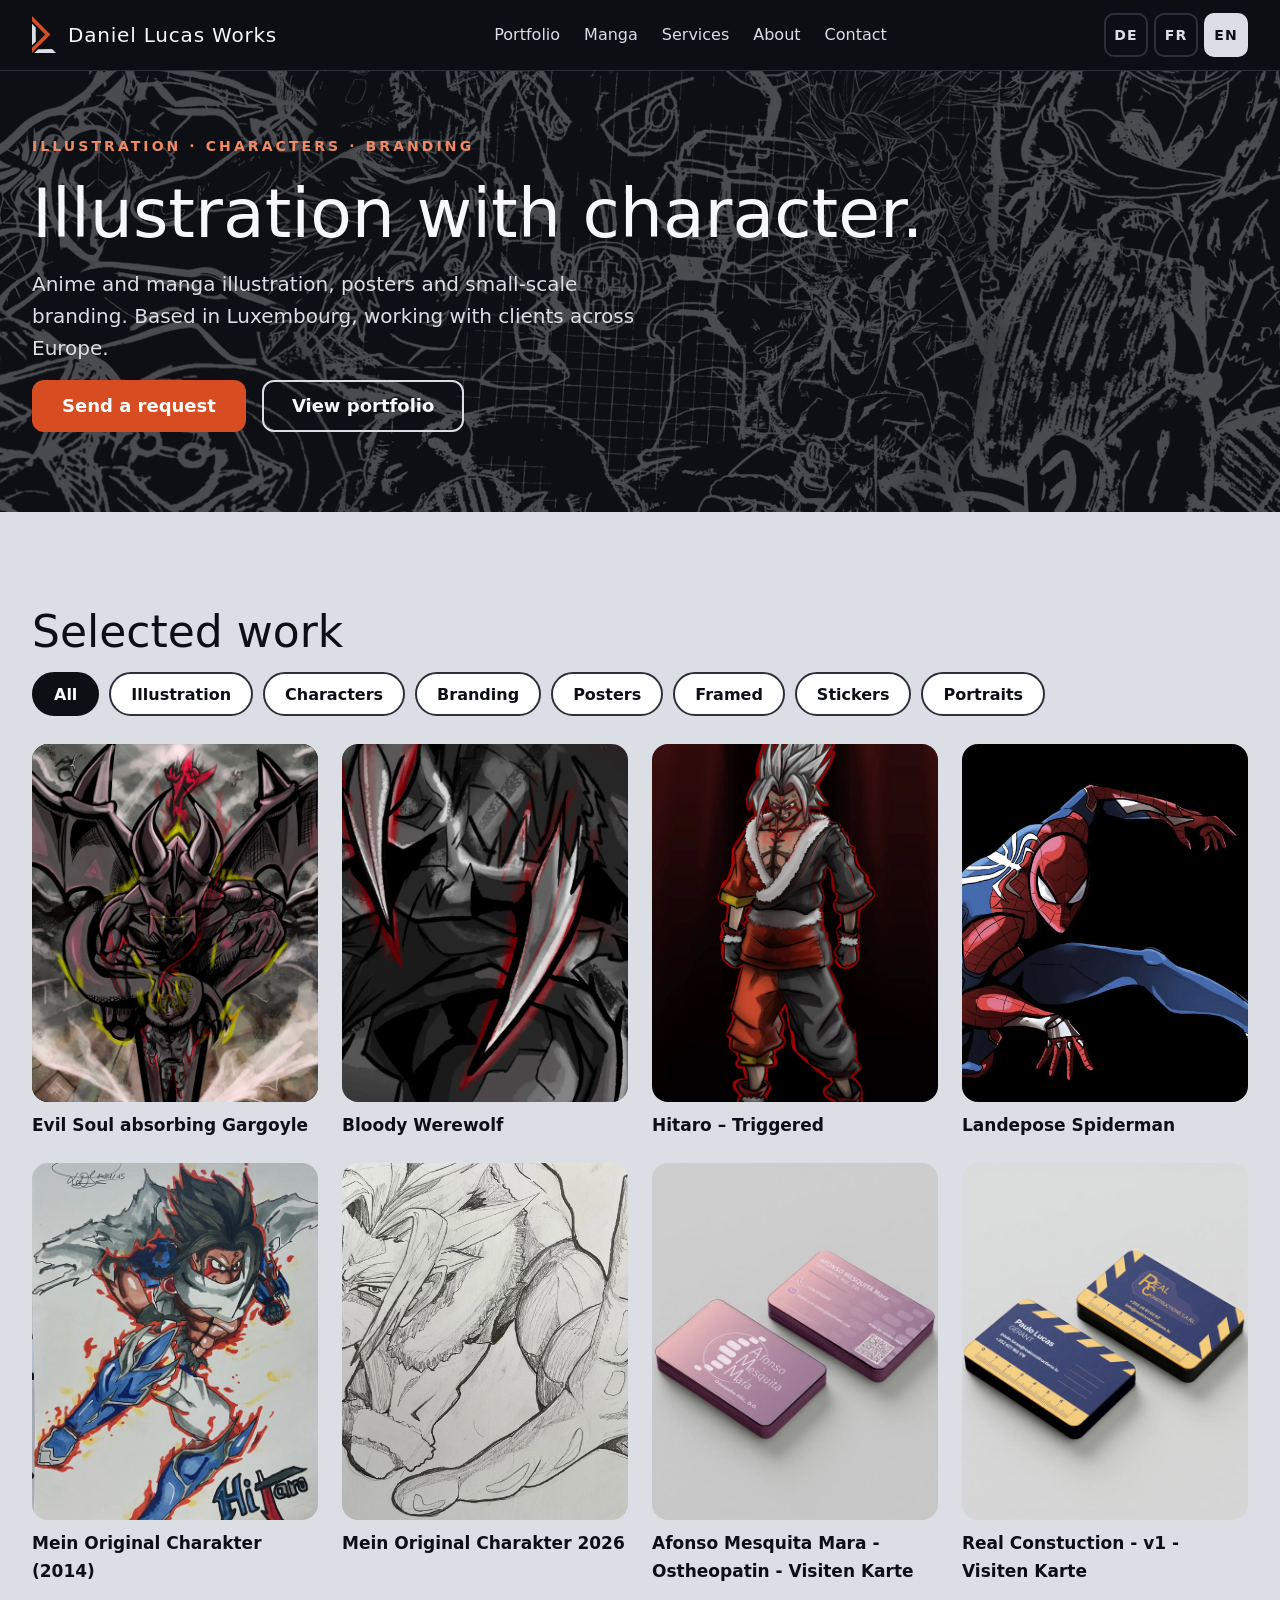
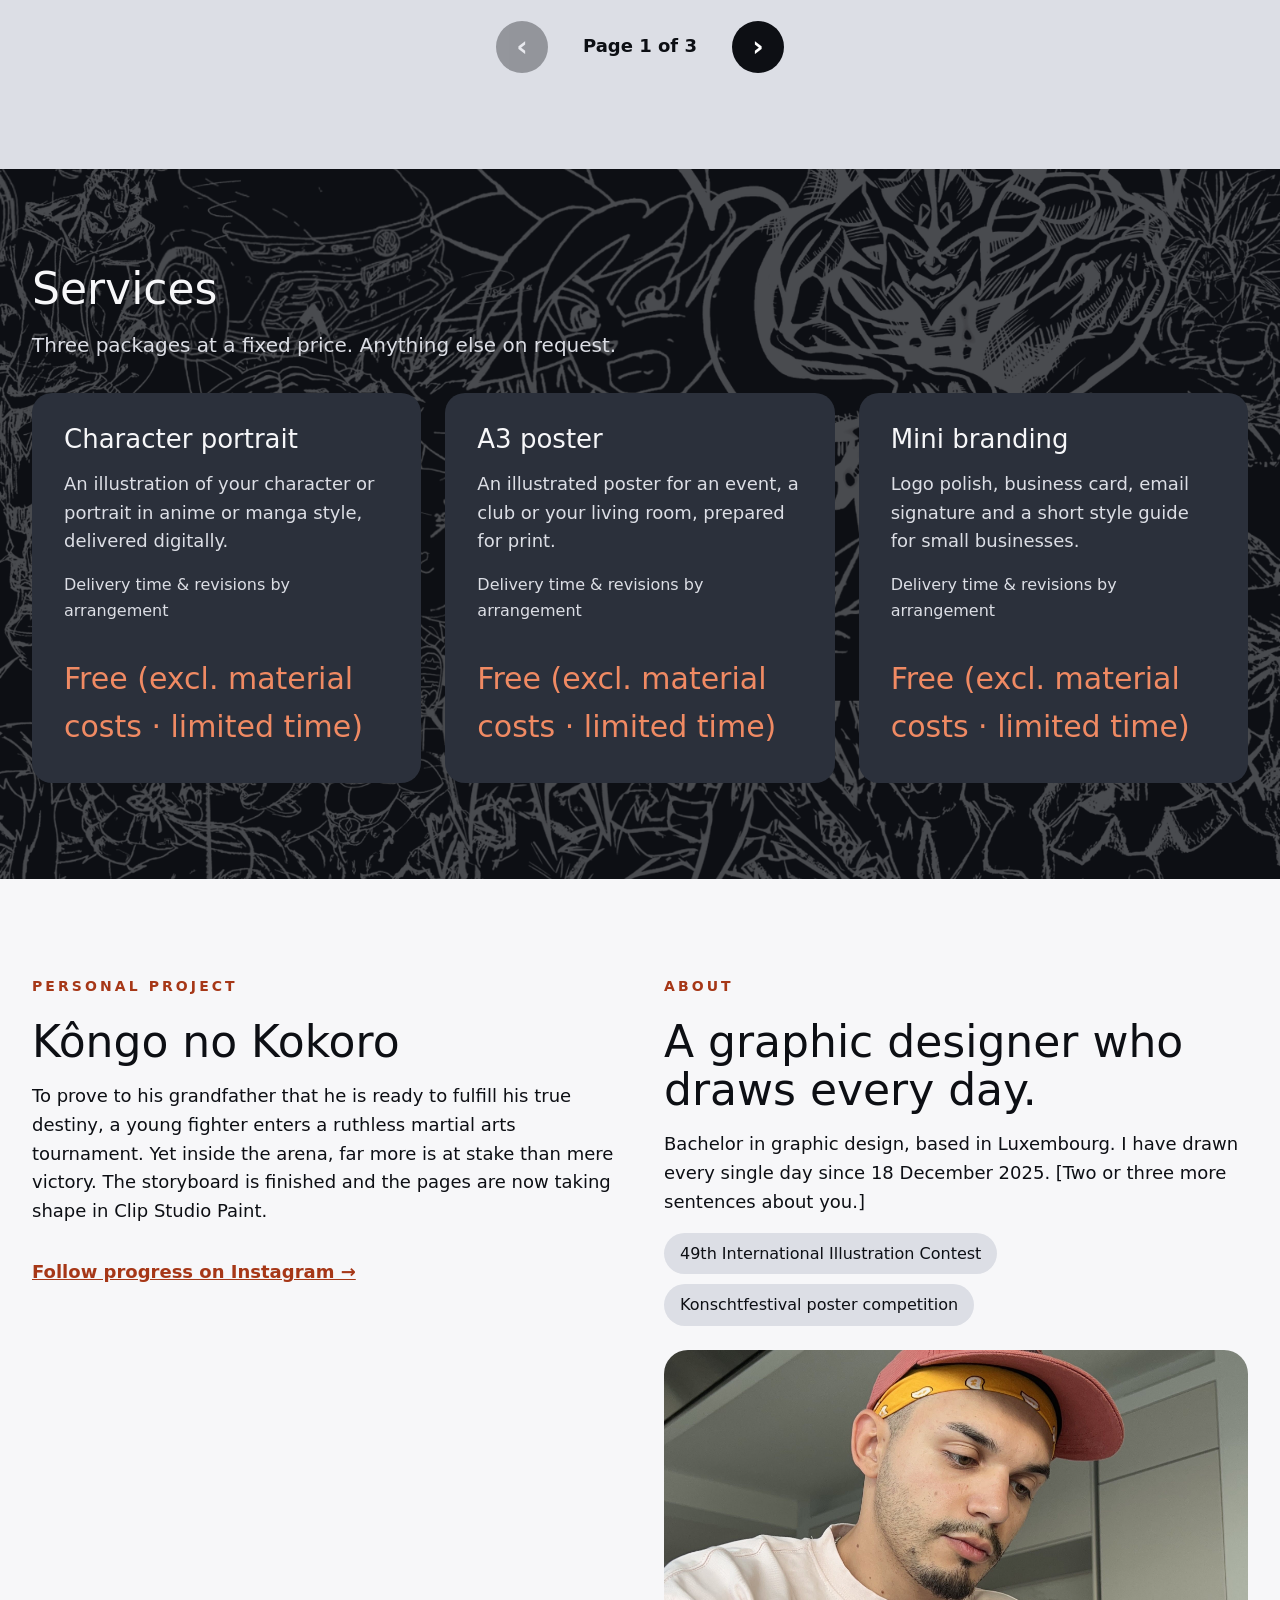
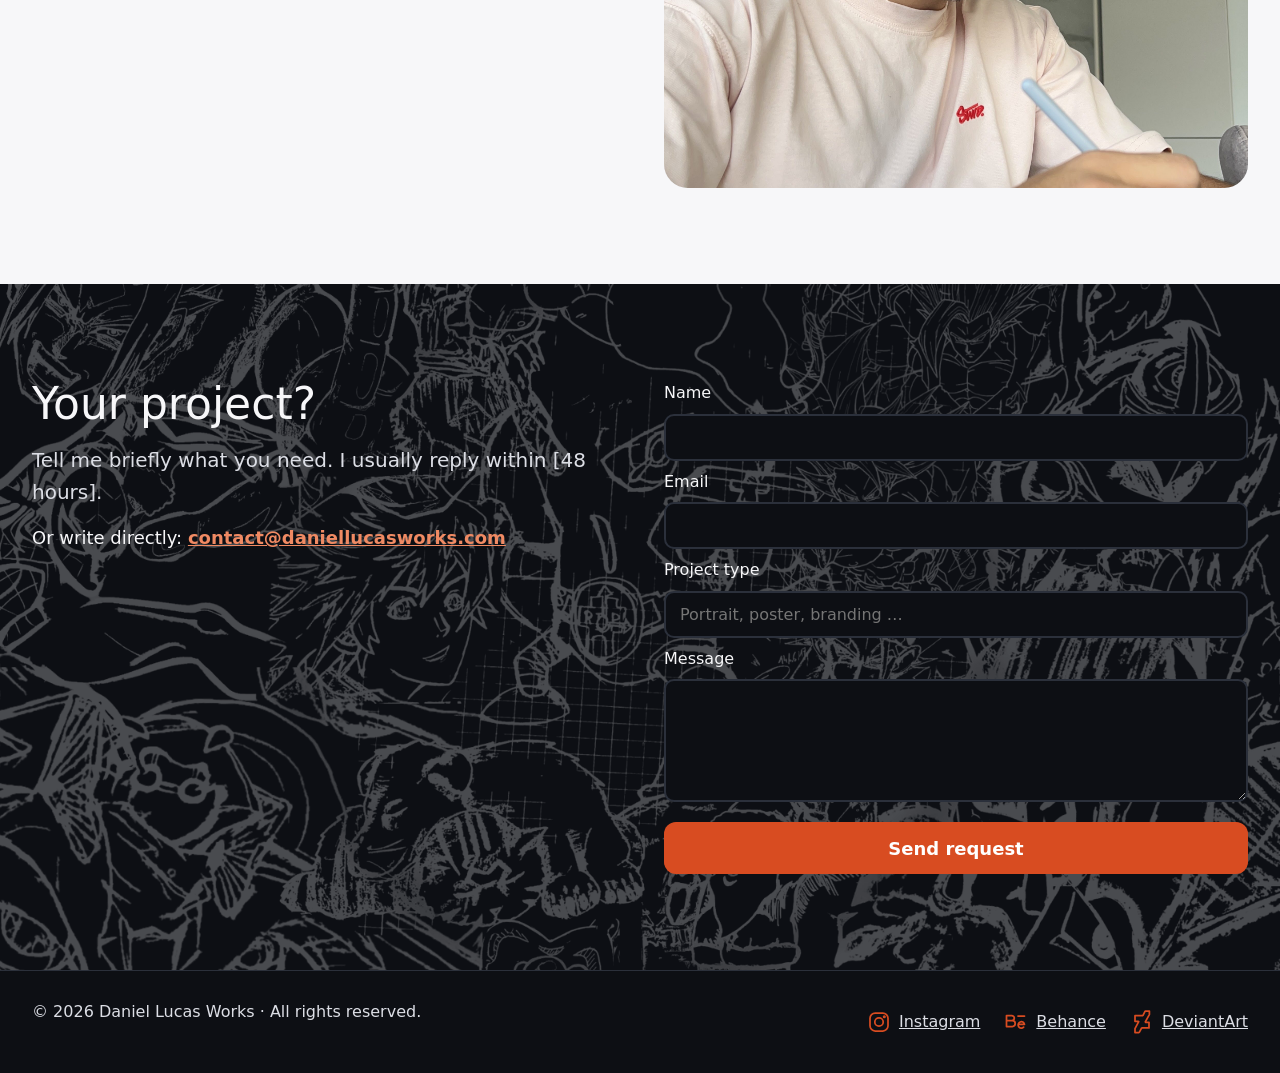
==== index.html @ ffbd9ce1 "Add files via upload" ====
<!DOCTYPE html>
<!--
  index.html  -  die ganze Seite in einer Datei.
  Texte stehen NICHT hier, sondern in js/translations.js.
  Jedes Element mit data-i18n="schlüssel" bekommt seinen Text von dort.
  Bilder werden vom Skript js/main.js automatisch gesucht (siehe LIESMICH.md).
-->
<html lang="de">
<head>
  <meta charset="utf-8">
  <meta name="viewport" content="width=device-width, initial-scale=1">

  <!-- Titel und Beschreibung werden von main.js je nach Sprache ersetzt.
       Der Text hier ist nur ein Startwert (und für Suchmaschinen). -->
  <title>Daniel Lucas Works</title>
  <meta name="description" content="Illustration, Charaktere, Branding – Luxemburg.">

  <link rel="icon" href="favicon.svg" type="image/svg+xml">
  <link rel="stylesheet" href="css/style.css">
</head>
<body>

  <!-- ===================== KOPFZEILE / NAVIGATION ===================== -->
  <header class="site-header">
    <div class="wrap header-inner">
      <a class="brand" href="#top" aria-label="Daniel Lucas Works">
        <img src="images/logo.svg" alt="" width="24" height="37">
        <span>Daniel Lucas Works</span>
      </a>

      <nav class="main-nav" aria-label="Navigation">
        <a href="#portfolio" data-i18n="nav.portfolio"></a>
        <a href="#manga"     data-i18n="nav.manga"></a>
        <a href="#services"  data-i18n="nav.services"></a>
        <a href="#about"     data-i18n="nav.about"></a>
        <!-- Shop: bleibt versteckt, bis in js/config.js eine shopUrl steht -->
        <a href="#" id="nav-shop" data-i18n="nav.shop" hidden></a>
        <a href="#contact"   data-i18n="nav.contact"></a>
      </nav>

      <!-- Sprachumschalter: main.js liest data-lang -->
      <div class="lang-switch" role="group" aria-label="Language">
        <button type="button" data-lang="de">DE</button>
        <button type="button" data-lang="fr">FR</button>
        <button type="button" data-lang="en">EN</button>
      </div>
    </div>
  </header>

  <main id="top">

    <!-- ============================ HERO ============================ -->
    <section class="hero deco deco-a">
      <div class="wrap hero-inner">
        <div class="hero-text">
          <p class="eyebrow" data-i18n="hero.eyebrow"></p>
          <h1 data-i18n="hero.title"></h1>
          <p class="lead" data-i18n="hero.text"></p>
          <div class="btn-row">
            <a class="btn btn-primary" href="#contact"   data-i18n="hero.cta"></a>
            <a class="btn btn-outline" href="#portfolio" data-i18n="hero.cta2"></a>
          </div>
        </div>
        <!-- data-slot="hero"  ->  das Skript sucht images/hero.webp|jpg|jpeg|png -->
        <div class="slot slot-hero" data-slot="hero" data-alt="hero.alt"></div>
      </div>
    </section>

    <!-- ========================= PORTFOLIO ========================== -->
    <section id="portfolio" class="section section-light">
      <div class="wrap">
        <h2 data-i18n="portfolio.title"></h2>
        <!-- Filterknöpfe und Bilder werden komplett von main.js erzeugt -->
        <div class="filters" id="filters"></div>
        <div class="gallery" id="gallery"></div>

        <!-- Blätterleiste: erscheint nur, wenn es mehr Werke gibt als perPage (config.js) -->
        <nav class="pager" id="pager" aria-label="Pagination" hidden>
          <button type="button" id="pager-prev">‹</button>
          <span id="pager-label" aria-live="polite"></span>
          <button type="button" id="pager-next">›</button>
        </nav>
      </div>
    </section>

    <!-- =========================== LEISTUNGEN ======================= -->
    <section id="services" class="section deco deco-b">
      <div class="wrap">
        <h2 data-i18n="services.title"></h2>
        <p class="lead" data-i18n="services.intro"></p>
        <div class="cards">
          <article class="card">
            <h3 data-i18n="services.p1.title"></h3>
            <p  data-i18n="services.p1.text"></p>
            <p class="muted" data-i18n="services.meta"></p>
            <p class="price" data-i18n="services.price"></p>
          </article>
          <article class="card">
            <h3 data-i18n="services.p2.title"></h3>
            <p  data-i18n="services.p2.text"></p>
            <p class="muted" data-i18n="services.meta"></p>
            <p class="price" data-i18n="services.price"></p>
          </article>
          <article class="card">
            <h3 data-i18n="services.p3.title"></h3>
            <p  data-i18n="services.p3.text"></p>
            <p class="muted" data-i18n="services.meta"></p>
            <p class="price" data-i18n="services.price"></p>
          </article>
        </div>
      </div>
    </section>

    <!-- ===================== MANGA  +  ÜBER MICH ===================== -->
    <section class="section section-paper">
      <div class="wrap two-col">

        <div id="manga" class="col">
          <p class="eyebrow eyebrow-dark" data-i18n="manga.eyebrow"></p>
          <h2 data-i18n="manga.title"></h2>
          <p data-i18n="manga.text"></p>
          <!-- Bilder manga-01, manga-02 ... werden automatisch eingefügt -->
          <div class="manga-grid" id="manga-grid"></div>
          <p><a class="text-link" id="manga-link" href="#" data-i18n="manga.link"></a></p>
        </div>

        <div id="about" class="col">
          <p class="eyebrow eyebrow-dark" data-i18n="about.eyebrow"></p>
          <h2 data-i18n="about.title"></h2>
          <p data-i18n="about.text"></p>
          <div class="badges">
            <span class="badge" data-i18n="about.badge1"></span>
            <span class="badge" data-i18n="about.badge2"></span>
          </div>
          <!-- images/about.jpg -->
          <div class="slot slot-about" data-slot="about" data-alt="about.alt"></div>
        </div>

      </div>
    </section>

    <!-- ============================ KONTAKT ========================= -->
    <section id="contact" class="section deco deco-a">
      <div class="wrap two-col">
        <div class="col">
          <h2 data-i18n="contact.title"></h2>
          <p class="lead" data-i18n="contact.text"></p>
          <p><span data-i18n="contact.or"></span> <a class="text-link-light" id="mail-link" href="#"></a></p>
        </div>

        <!-- Die Adresse (action) setzt main.js aus js/config.js -->
        <form class="col form" id="contact-form" method="POST">
          <label for="f-name" data-i18n="contact.name"></label>
          <input id="f-name" name="name" type="text" required autocomplete="name">

          <label for="f-email" data-i18n="contact.email"></label>
          <input id="f-email" name="email" type="email" required autocomplete="email">

          <label for="f-type" data-i18n="contact.type"></label>
          <input id="f-type" name="projektart" type="text" data-i18n-placeholder="contact.type.ph">

          <label for="f-msg" data-i18n="contact.message"></label>
          <textarea id="f-msg" name="nachricht" rows="5" required></textarea>

          <!-- Honigtopf gegen Spam-Roboter: Menschen sehen dieses Feld nicht -->
          <input type="text" name="_gotcha" tabindex="-1" autocomplete="off" class="hp" aria-hidden="true">
          <!-- Sprache des Besuchers (main.js füllt das aus) -->
          <input type="hidden" name="sprache" id="f-lang" value="de">

          <button class="btn btn-primary" type="submit" data-i18n="contact.send"></button>
        </form>
      </div>
    </section>
  </main>

  <!-- ============================= FOOTER ============================ -->
  <footer class="site-footer">
    <div class="wrap footer-inner">
      <p>© <span id="year"></span> Daniel Lucas Works · <span data-i18n="footer.rights"></span></p>
      <!-- Links werden aus js/config.js erzeugt -->
      <nav class="social" id="social" aria-label="Social"></nav>
    </div>
  </footer>

  <!-- ========================== LIGHTBOX ============================ -->
  <!-- Grosse Ansicht eines Portfolio-Bildes (<dialog> kann der Browser selbst) -->
  <dialog id="lightbox" class="lightbox">
    <button type="button" class="lb-close" id="lb-close" data-i18n-aria="lightbox.close">×</button>
    <img id="lb-img" alt="">
    <!-- Kategorie (klein), Titel und Beschreibung des Werks -->
    <div class="lb-info">
      <p class="lb-cat" id="lb-cat"></p>
      <h3 id="lb-title"></h3>
      <p id="lb-caption"></p>
    </div>
  </dialog>

  <!-- Reihenfolge ist wichtig: erst Einstellungen und Texte, dann das Hauptskript -->
  <script src="js/config.js"></script>
  <script src="js/translations.js"></script>
  <script src="js/main.js"></script>
</body>
</html>
---- css/style.css ----
/* =====================================================================
   style.css  -  Aussehen der Seite, nach deiner Charta v1.0
   Faustregel der Charta: 60 % Noir Encre, 30 % Gris Argent, 10 % Orange.
   Orange nur als Akzent (Knöpfe, Linien), nie als grosse Fläche.
   ===================================================================== */

/* ---------- 1. SCHRIFTEN ----------
   Die Dateien legst du selbst in den Ordner fonts/ (siehe LIESMICH.md).
   So werden keine Daten an Google geschickt (Datenschutz).
   Fehlen die Dateien, nimmt der Browser die Ersatzschriften unten. */
@font-face {
  font-family: 'Righteous';
  src: url('../fonts/Righteous-Regular.woff2') format('woff2');
  font-weight: 400; font-style: normal; font-display: swap;
}
@font-face {
  font-family: 'DM Sans';
  src: url('../fonts/DMSans-Variable.woff2') format('woff2');
  font-weight: 100 1000; font-style: normal; font-display: swap;
}

/* ---------- 2. FARBEN ----------
   Alle Farben der Charta an EINER Stelle. Ändern = überall geändert. */
:root {
  --orange:   #D84C21;  /* Orange Forge: Akzent, Knöpfe          */
  --gris:     #DCDEE5;  /* Gris Argent: helle Flächen, Linien    */
  --noir:     #0D0F14;  /* Noir Encre: Hintergrund, Text         */
  --braise:   #F08A63;  /* Braise: kleiner Text auf dunkel       */
  --rouille:  #A63717;  /* Rouille: kleiner Text auf hell        */
  --graphite: #2B303B;  /* Graphite: Karten auf dunkel           */
  --papier:   #F7F7F9;  /* Papier: sehr helle Flächen            */
  --blanc:    #FFFFFF;

  --font-title: 'Righteous', 'Trebuchet MS', system-ui, sans-serif;
  --font-text:  'DM Sans', system-ui, -apple-system, 'Segoe UI', sans-serif;

  --maxw: 1280px;   /* maximale Breite des Inhalts */
}

/* ---------- 3. GRUNDLAGEN ---------- */
*, *::before, *::after { box-sizing: border-box; }
html { scroll-behavior: smooth; scroll-padding-top: 90px; }
body {
  margin: 0;
  background: var(--noir);
  color: var(--papier);
  font-family: var(--font-text);
  font-size: 18px;
  line-height: 1.6;
}
img { max-width: 100%; display: block; }
a { color: inherit; }
h1, h2, h3 { font-family: var(--font-title); font-weight: 400; line-height: 1.1; margin: 0 0 16px; }
h1 { font-size: clamp(40px, 6vw, 68px); }
h2 { font-size: clamp(30px, 4vw, 44px); }
h3 { font-size: 26px; }
p  { margin: 0 0 16px; }

/* Tastatur-Fokus gut sichtbar (Barrierefreiheit) */
:focus-visible { outline: 3px solid var(--braise); outline-offset: 3px; }

/* Container: zentriert, mit Rand links und rechts */
.wrap { max-width: var(--maxw); margin: 0 auto; padding: 0 20px; }
@media (min-width: 700px) { .wrap { padding: 0 32px; } }

/* ---------- 3b. DEKO-MOTIVE AUF DEN DUNKLEN ABSCHNITTEN ----------
   Zwei weisse Linienmotive (images/deco/deco-1.webp und deco-2.webp) liegen
   als Hintergrund hinter dem Inhalt der dunklen Abschnitte, mit 25 % Deckkraft.
   Im HTML bekommt ein Abschnitt die Klasse  "deco deco-a"  (Motiv 1)
   oder  "deco deco-b"  (Motiv 2). So wechseln sie sich ab.
   Stärke ändern: --deco-opacity (0 = unsichtbar, 1 = voll). */
:root { --deco-opacity: .25; }

.deco { position: relative; isolation: isolate; overflow: hidden; }
.deco::before {
  content: ''; position: absolute; inset: 0; z-index: -1;   /* hinter dem Inhalt */
  background-position: center; background-size: cover; background-repeat: no-repeat;
  opacity: var(--deco-opacity);
  pointer-events: none;                                      /* Klicks gehen durch */
}
.deco-a::before { background-image: url('../images/deco/deco-1.webp'); }
.deco-b::before { background-image: url('../images/deco/deco-2.webp'); }

/* ---------- 4. KOPFZEILE ---------- */
.site-header {
  position: sticky; top: 0; z-index: 10;
  background: rgba(13, 15, 20, .94);
  border-bottom: 1px solid var(--graphite);
}
.header-inner {
  display: flex; flex-wrap: wrap; align-items: center;
  justify-content: space-between; gap: 8px 24px; padding-top: 12px; padding-bottom: 12px;
}
/* Auf dem Handy nimmt das mehrzeilige Menü zu viel Platz weg: dort scrollt es mit */
@media (max-width: 700px) { .site-header { position: static; } }
.brand { display: flex; align-items: center; gap: 12px; text-decoration: none; }
.brand span { font-family: var(--font-title); font-size: 20px; letter-spacing: .04em; }
.main-nav { display: flex; flex-wrap: wrap; gap: 4px 24px; font-size: 16px; color: var(--gris); }
.main-nav a { text-decoration: none; padding: 10px 0; }
.main-nav a:hover { color: var(--blanc); text-decoration: underline; text-decoration-color: var(--orange); text-underline-offset: 6px; }

/* Sprachumschalter: der aktive Knopf ist gefüllt */
.lang-switch { display: flex; gap: 6px; }
.lang-switch button {
  font: 700 14px var(--font-text); letter-spacing: .08em;
  min-width: 44px; min-height: 44px;
  background: transparent; color: var(--gris);
  border: 2px solid var(--graphite); border-radius: 10px; cursor: pointer;
}
.lang-switch button:hover { border-color: var(--gris); }
.lang-switch button[aria-pressed="true"] { background: var(--gris); color: var(--noir); border-color: var(--gris); }

/* ---------- 5. WIEDERVERWENDBARE TEILE ---------- */
.eyebrow { font-size: 14px; letter-spacing: .22em; text-transform: uppercase; color: var(--braise); font-weight: 700; margin-bottom: 20px; }
.eyebrow-dark { color: var(--rouille); }          /* auf hellem Hintergrund */
.lead { font-size: 20px; color: var(--gris); max-width: 640px; }
.muted { color: var(--gris); font-size: 16px; }

.btn-row { display: flex; flex-wrap: wrap; gap: 16px; margin-top: 8px; }
.btn {
  display: inline-flex; align-items: center; justify-content: center;
  min-height: 52px; padding: 0 28px; border-radius: 12px;
  font: 700 18px var(--font-text); text-decoration: none; cursor: pointer; border: 2px solid transparent;
}
.btn-primary { background: var(--orange); color: var(--blanc); }
.btn-primary:hover { background: var(--rouille); }
.btn-outline { border-color: var(--gris); color: var(--papier); }
.btn-outline:hover { background: var(--gris); color: var(--noir); }

.text-link { color: var(--rouille); font-weight: 700; }
.text-link-light { color: var(--braise); font-weight: 700; }

/* Bild-Platzhalter ("slot"): zeigt das Bild, oder einen Hinweis, wenn es fehlt */
.slot { border-radius: 24px; overflow: hidden; background: var(--graphite); }
.slot img { width: 100%; height: 100%; object-fit: cover; }
.placeholder {
  width: 100%; height: 100%; min-height: 160px; display: flex; flex-direction: column;
  align-items: center; justify-content: center; text-align: center;
  padding: 16px; gap: 4px; color: var(--gris); font-size: 15px; background: var(--graphite);
}
.placeholder b { font-size: 16px; color: var(--papier); word-break: break-all; }

/* ---------- 6. ABSCHNITTE ---------- */
.section { padding: 72px 0; }
@media (min-width: 900px) { .section { padding: 96px 0; } }
.section-light { background: var(--gris); color: var(--noir); }
.section-paper { background: var(--papier); color: var(--noir); }

/* Hero */
.hero-inner { display: flex; flex-wrap: wrap; gap: 48px; align-items: center; padding-top: 64px; padding-bottom: 80px; }
.hero-text { flex: 1 1 420px; min-width: 0; }
.slot-hero { flex: 1 1 340px; min-width: 0; aspect-ratio: 4 / 5; }

/* Portfolio: Filterknöpfe + Raster */
.filters { display: flex; flex-wrap: wrap; gap: 10px; margin: 8px 0 28px; }
.filters button {
  font: 700 16px var(--font-text); min-height: 44px; padding: 0 20px;
  background: var(--blanc); color: var(--noir);
  border: 2px solid var(--graphite); border-radius: 999px; cursor: pointer;
}
.filters button[aria-pressed="true"] { background: var(--noir); color: var(--blanc); border-color: var(--noir); }

/* Raster: so viele Spalten wie passen, mindestens 260 px breit */
.gallery { display: grid; grid-template-columns: repeat(auto-fill, minmax(260px, 1fr)); gap: 24px; }
.work { margin: 0; }
.work button {
  display: block; width: 100%; padding: 0; border: 0; cursor: zoom-in;
  background: var(--noir); border-radius: 16px; overflow: hidden; aspect-ratio: 4 / 5;
}
.work img { width: 100%; height: 100%; object-fit: cover; transition: transform .3s; }
.work button:hover img { transform: scale(1.03); }
.work figcaption { margin-top: 10px; font-weight: 700; font-size: 17px; }
.work.is-placeholder button { cursor: default; }
@media (prefers-reduced-motion: reduce) { .work img { transition: none; } html { scroll-behavior: auto; } }

/* Leistungen: Karten */
.cards { display: flex; flex-wrap: wrap; gap: 24px; margin-top: 32px; }
.card { flex: 1 1 280px; min-width: 0; background: var(--graphite); border-radius: 20px; padding: 32px; display: flex; flex-direction: column; }
.card p { color: var(--gris); }
.price { margin: auto 0 0; font-family: var(--font-title); font-size: 30px; color: var(--braise) !important; padding-top: 16px; }

/* Manga + Über mich nebeneinander */
.two-col { display: flex; flex-wrap: wrap; gap: 48px; }
.two-col > .col { flex: 1 1 420px; min-width: 0; }
.manga-grid { display: grid; grid-template-columns: repeat(auto-fill, minmax(150px, 1fr)); gap: 12px; margin: 16px 0; }
.manga-grid .slot, .manga-grid img { border-radius: 12px; aspect-ratio: 3 / 4; object-fit: cover; width: 100%; }
.badges { display: flex; flex-wrap: wrap; gap: 10px; margin: 8px 0 24px; }
.badge { background: var(--gris); padding: 8px 16px; border-radius: 999px; font-size: 16px; }
.slot-about { aspect-ratio: 4 / 3; }

/* Kontaktformular */
.form { display: flex; flex-direction: column; gap: 8px; }
.form label { font-weight: 500; font-size: 16px; }
.form input, .form textarea {
  font: 16px var(--font-text); color: var(--papier); background: var(--noir);
  border: 2px solid var(--graphite); border-radius: 10px; padding: 12px 14px;
}
.form input:focus, .form textarea:focus { border-color: var(--braise); outline: none; }
.form .btn { margin-top: 12px; }
.hp { position: absolute; left: -9999px; }       /* Honigtopf unsichtbar */

/* Footer */
.site-footer { border-top: 1px solid var(--graphite); color: var(--gris); font-size: 16px; }
.footer-inner { display: flex; flex-wrap: wrap; justify-content: space-between; gap: 8px 24px; padding-top: 28px; padding-bottom: 28px; }
.social { display: flex; flex-wrap: wrap; gap: 4px 24px; }
.social a { display: inline-flex; align-items: center; gap: 8px; padding: 10px 0; }
.main-nav a[hidden] { display: none; }

/* Lightbox (grosse Bildansicht) */
.lightbox { max-width: min(94vw, 1100px); max-height: 94vh; padding: 16px; border: 0; border-radius: 16px; background: var(--noir); color: var(--papier); }
.lightbox::backdrop { background: rgba(0, 0, 0, .8); }
.lightbox img { max-height: 78vh; width: auto; margin: 0 auto; border-radius: 8px; }
.lb-info { max-width: 640px; margin: 16px auto 4px; padding: 0 8px; }
.lb-info h3 { font-size: 28px; margin: 0 0 8px; }
.lb-info p { margin: 0 0 8px; color: var(--gris); }
.lb-info .lb-cat { font-size: 14px; letter-spacing: .18em; text-transform: uppercase; color: var(--braise); font-weight: 700; }

/* Blätterleiste unter dem Portfolio-Raster */
.pager { display: flex; align-items: center; justify-content: center; gap: 20px; margin-top: 36px; }
.pager[hidden] { display: none; }
.pager button {
  width: 52px; height: 52px; font: 700 28px/1 var(--font-text);
  background: var(--noir); color: var(--blanc); border: 0; border-radius: 50%; cursor: pointer;
}
.pager button:hover:not(:disabled) { background: var(--graphite); }
.pager button:disabled { opacity: .35; cursor: default; }
.pager span { font-weight: 700; min-width: 8em; text-align: center; }
.lb-close {
  position: absolute; top: 8px; right: 8px; width: 44px; height: 44px;
  font-size: 28px; line-height: 1; background: var(--graphite); color: var(--papier);
  border: 0; border-radius: 50%; cursor: pointer;
}
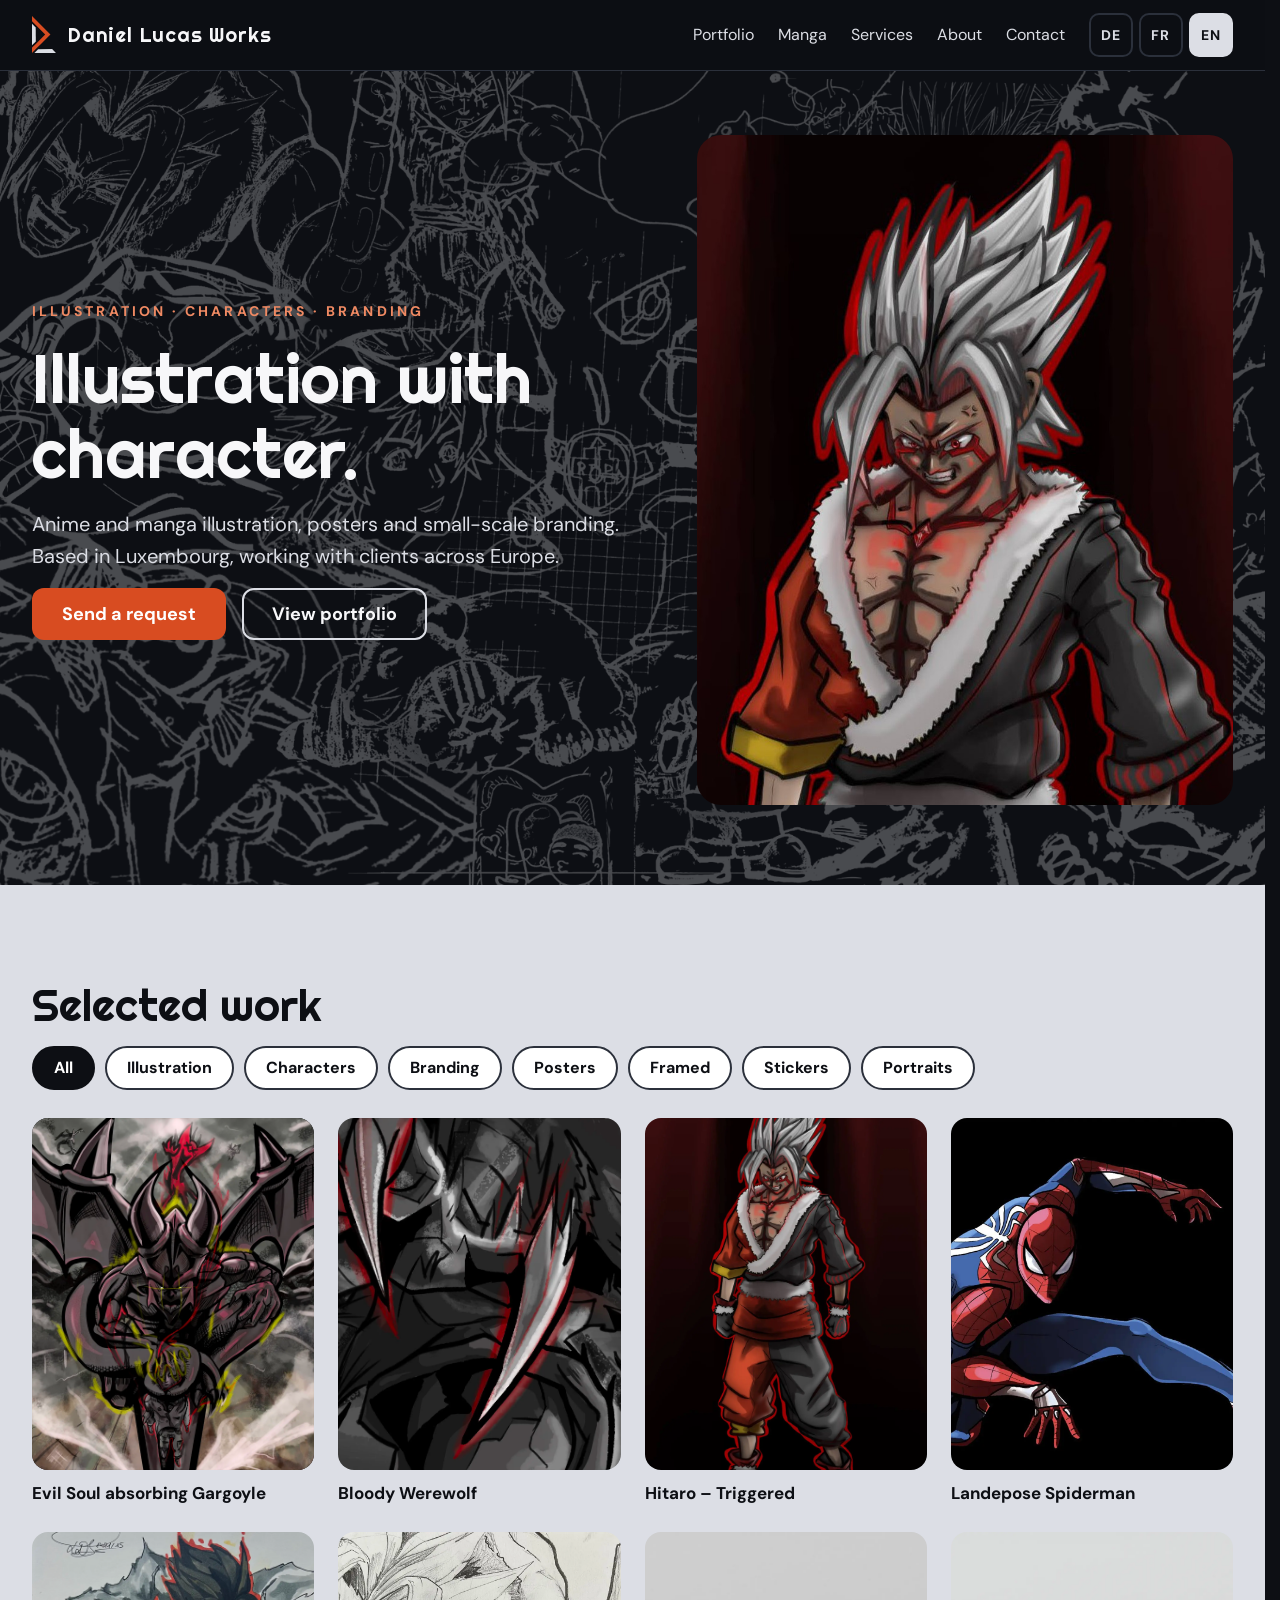
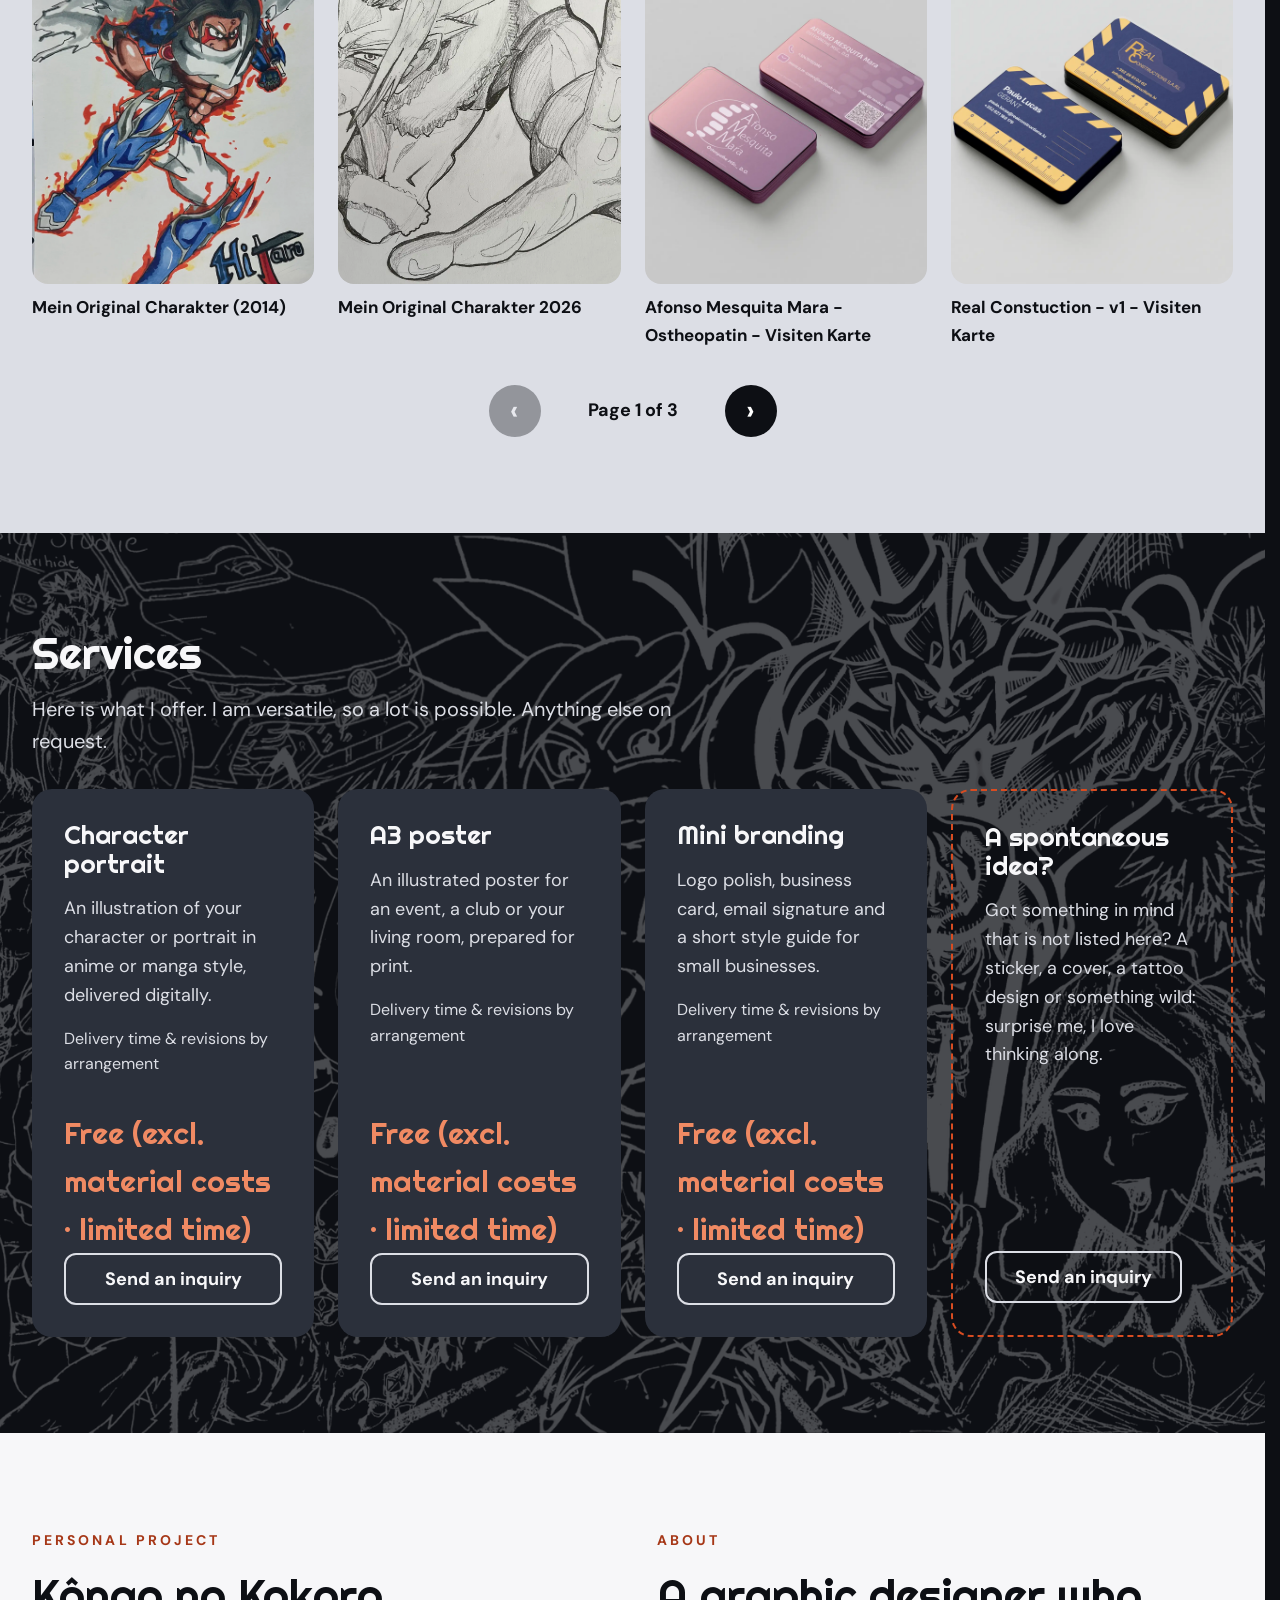
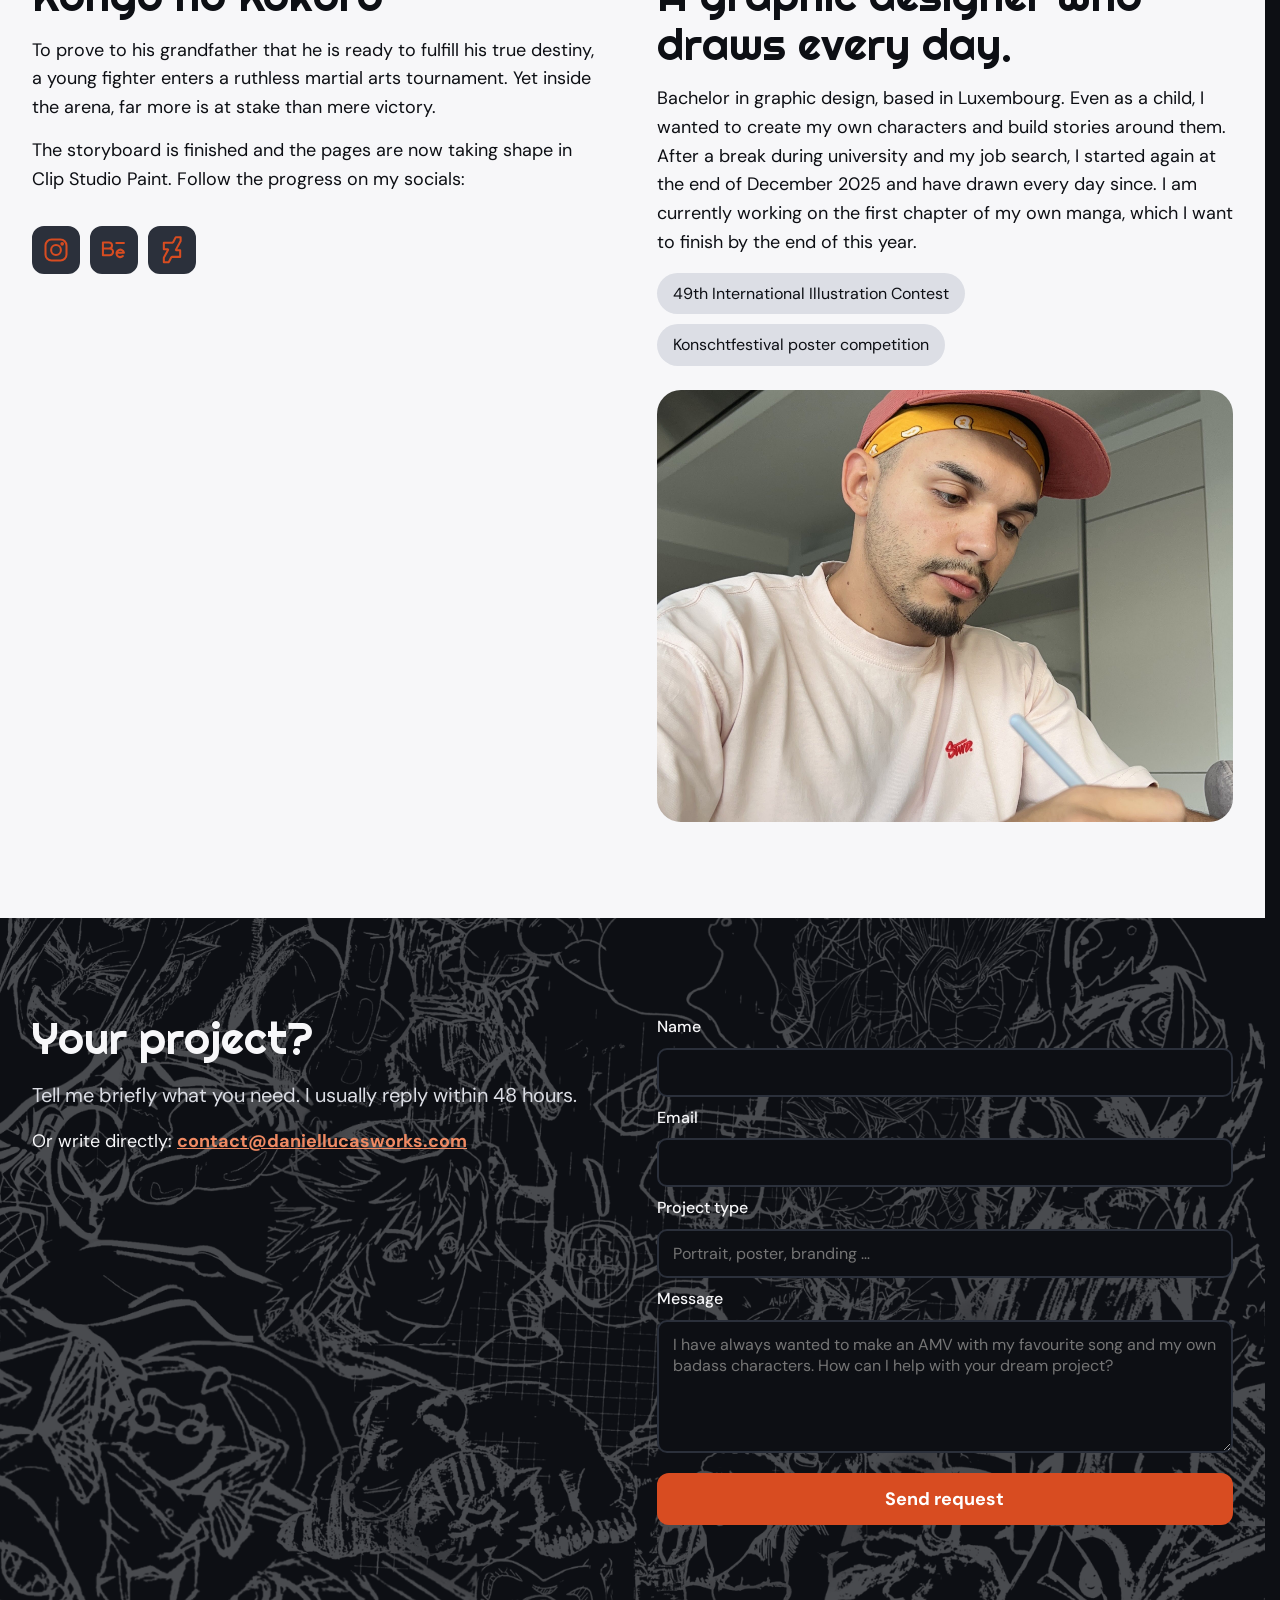
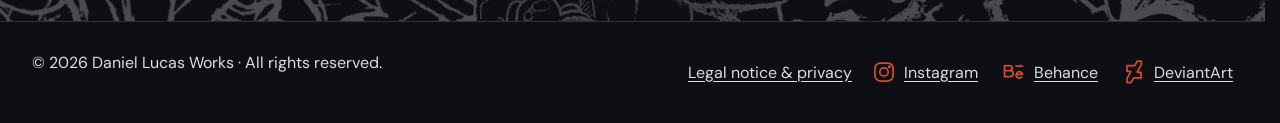
==== commit 8651caf5: "Menü-Portfolio detail links-etc" ====
--- a/index.html
+++ b/index.html
@@ -28,6 +28,8 @@
         <span>Daniel Lucas Works</span>
       </a>
 
+      <!-- Menü: auf dem Desktop eine Zeile, auf Tablet/Handy klappt es per Burger-Knopf auf -->
+      <div class="header-menu" id="header-menu">
       <nav class="main-nav" aria-label="Navigation">
         <a href="#portfolio" data-i18n="nav.portfolio"></a>
         <a href="#manga"     data-i18n="nav.manga"></a>
@@ -44,6 +46,12 @@
         <button type="button" data-lang="fr">FR</button>
         <button type="button" data-lang="en">EN</button>
       </div>
+      </div>
+
+      <!-- Burger-Knopf (nur auf Tablet/Handy sichtbar): drei gleich lange Linien -->
+      <button type="button" class="burger" id="burger" aria-expanded="false" aria-controls="header-menu" data-i18n-aria="nav.menu">
+        <span></span><span></span><span></span>
+      </button>
     </div>
   </header>
 
@@ -72,6 +80,8 @@
         <h2 data-i18n="portfolio.title"></h2>
         <!-- Filterknöpfe und Bilder werden komplett von main.js erzeugt -->
         <div class="filters" id="filters"></div>
+        <!-- Auf dem Handy: Hinweis zum Wischen (nur bei mehreren Seiten und Touch-Geräten) -->
+        <p class="swipe-hint" id="swipe-hint" hidden></p>
         <div class="gallery" id="gallery"></div>
 
         <!-- Blätterleiste: erscheint nur, wenn es mehr Werke gibt als perPage (config.js) -->
@@ -88,26 +98,8 @@
       <div class="wrap">
         <h2 data-i18n="services.title"></h2>
         <p class="lead" data-i18n="services.intro"></p>
-        <div class="cards">
-          <article class="card">
-            <h3 data-i18n="services.p1.title"></h3>
-            <p  data-i18n="services.p1.text"></p>
-            <p class="muted" data-i18n="services.meta"></p>
-            <p class="price" data-i18n="services.price"></p>
-          </article>
-          <article class="card">
-            <h3 data-i18n="services.p2.title"></h3>
-            <p  data-i18n="services.p2.text"></p>
-            <p class="muted" data-i18n="services.meta"></p>
-            <p class="price" data-i18n="services.price"></p>
-          </article>
-          <article class="card">
-            <h3 data-i18n="services.p3.title"></h3>
-            <p  data-i18n="services.p3.text"></p>
-            <p class="muted" data-i18n="services.meta"></p>
-            <p class="price" data-i18n="services.price"></p>
-          </article>
-        </div>
+        <!-- Karten werden von main.js aus translations.js gebaut (services.p1, p2, p3 ... + services.idea) -->
+        <div class="cards" id="services-cards"></div>
       </div>
     </section>
 
@@ -118,16 +110,18 @@
         <div id="manga" class="col">
           <p class="eyebrow eyebrow-dark" data-i18n="manga.eyebrow"></p>
           <h2 data-i18n="manga.title"></h2>
-          <p data-i18n="manga.text"></p>
+          <!-- data-rich: Leerzeile im Text = neuer Absatz -->
+          <div class="rich" data-i18n="manga.text" data-rich></div>
           <!-- Bilder manga-01, manga-02 ... werden automatisch eingefügt -->
           <div class="manga-grid" id="manga-grid"></div>
-          <p><a class="text-link" id="manga-link" href="#" data-i18n="manga.link"></a></p>
+          <!-- Social-Icons zum Manga (config.js: mangaSocials) -->
+          <div class="icon-links" id="manga-socials"></div>
         </div>
 
         <div id="about" class="col">
           <p class="eyebrow eyebrow-dark" data-i18n="about.eyebrow"></p>
           <h2 data-i18n="about.title"></h2>
-          <p data-i18n="about.text"></p>
+          <div class="rich" data-i18n="about.text" data-rich></div>
           <div class="badges">
             <span class="badge" data-i18n="about.badge1"></span>
             <span class="badge" data-i18n="about.badge2"></span>
@@ -160,7 +154,7 @@
           <input id="f-type" name="projektart" type="text" data-i18n-placeholder="contact.type.ph">
 
           <label for="f-msg" data-i18n="contact.message"></label>
-          <textarea id="f-msg" name="nachricht" rows="5" required></textarea>
+          <textarea id="f-msg" name="nachricht" rows="5" required data-i18n-placeholder="contact.message.ph"></textarea>
 
           <!-- Honigtopf gegen Spam-Roboter: Menschen sehen dieses Feld nicht -->
           <input type="text" name="_gotcha" tabindex="-1" autocomplete="off" class="hp" aria-hidden="true">
@@ -178,7 +172,10 @@
     <div class="wrap footer-inner">
       <p>© <span id="year"></span> Daniel Lucas Works · <span data-i18n="footer.rights"></span></p>
       <!-- Links werden aus js/config.js erzeugt -->
-      <nav class="social" id="social" aria-label="Social"></nav>
+      <div class="footer-links">
+        <a href="legal.html" id="legal-link" data-i18n="footer.legal"></a>
+        <nav class="social" id="social" aria-label="Social"></nav>
+      </div>
     </div>
   </footer>
 
@@ -186,18 +183,31 @@
   <!-- Grosse Ansicht eines Portfolio-Bildes (<dialog> kann der Browser selbst) -->
   <dialog id="lightbox" class="lightbox">
     <button type="button" class="lb-close" id="lb-close" data-i18n-aria="lightbox.close">×</button>
-    <img id="lb-img" alt="">
-    <!-- Kategorie (klein), Titel und Beschreibung des Werks -->
+    <!-- Bildbereich: Klick aufs Bild = Zoom. Bei mehreren Bildern Pfeile, Punkte und Wischen. -->
+    <div class="lb-media">
+      <div class="lb-stage" id="lb-stage"><img id="lb-img" alt=""></div>
+      <button type="button" class="lb-nav lb-prev" id="lb-prev" hidden>‹</button>
+      <button type="button" class="lb-nav lb-next" id="lb-next" hidden>›</button>
+    </div>
+    <div class="lb-dots" id="lb-dots" hidden></div>
+    <!-- Kategorie (klein), Titel, Beschreibung und Social-Icons des Werks -->
     <div class="lb-info">
       <p class="lb-cat" id="lb-cat"></p>
       <h3 id="lb-title"></h3>
-      <p id="lb-caption"></p>
+      <div class="rich" id="lb-caption"></div>
+      <div class="lb-links" id="lb-links" hidden>
+        <span id="lb-links-label"></span>
+        <div class="icon-links" id="lb-links-icons"></div>
+      </div>
+      <button type="button" class="btn btn-primary lb-inquire" id="lb-inquire"></button>
     </div>
   </dialog>
 
   <!-- Reihenfolge ist wichtig: erst Einstellungen und Texte, dann das Hauptskript -->
   <script src="js/config.js"></script>
   <script src="js/translations.js"></script>
+  <!-- Inhalte (Werke, Leistungen), vom Admin geschrieben. Fehlt die Datei, geht die Seite trotzdem. -->
+  <script src="data/content.js" onerror="void 0"></script>
   <script src="js/main.js"></script>
 </body>
 </html>
--- a/css/style.css
+++ b/css/style.css
@@ -10,12 +10,12 @@
    Fehlen die Dateien, nimmt der Browser die Ersatzschriften unten. */
 @font-face {
   font-family: 'Righteous';
-  src: url('../fonts/Righteous-Regular.woff2') format('woff2');
+  src: url('../fonts/Righteous-Regular.woff') format('woff');
   font-weight: 400; font-style: normal; font-display: swap;
 }
 @font-face {
   font-family: 'DM Sans';
-  src: url('../fonts/DMSans-Variable.woff2') format('woff2');
+  src: url('../fonts/DMSans-Variable.woff') format('woff');
   font-weight: 100 1000; font-style: normal; font-display: swap;
 }
 
@@ -88,11 +88,13 @@
   border-bottom: 1px solid var(--graphite);
 }
 .header-inner {
-  display: flex; flex-wrap: wrap; align-items: center;
+  display: flex; align-items: center;
   justify-content: space-between; gap: 8px 24px; padding-top: 12px; padding-bottom: 12px;
 }
-/* Auf dem Handy nimmt das mehrzeilige Menü zu viel Platz weg: dort scrollt es mit */
-@media (max-width: 700px) { .site-header { position: static; } }
+/* Beim Klick auf einen Menüpunkt bleibt die Überschrift nicht unter der sticky Leiste hängen */
+html { scroll-padding-top: 76px; scrollbar-gutter: stable; }
+.header-menu { display: flex; align-items: center; gap: 24px; margin-left: auto; }
+.burger { display: none; }
 .brand { display: flex; align-items: center; gap: 12px; text-decoration: none; }
 .brand span { font-family: var(--font-title); font-size: 20px; letter-spacing: .04em; }
 .main-nav { display: flex; flex-wrap: wrap; gap: 4px 24px; font-size: 16px; color: var(--gris); }
@@ -212,7 +214,7 @@
 .lightbox img { max-height: 78vh; width: auto; margin: 0 auto; border-radius: 8px; }
 .lb-info { max-width: 640px; margin: 16px auto 4px; padding: 0 8px; }
 .lb-info h3 { font-size: 28px; margin: 0 0 8px; }
-.lb-info p { margin: 0 0 8px; color: var(--gris); }
+.lb-info p, .lb-info .rich { margin: 0 0 8px; color: var(--gris); }
 .lb-info .lb-cat { font-size: 14px; letter-spacing: .18em; text-transform: uppercase; color: var(--braise); font-weight: 700; }
 
 /* Blätterleiste unter dem Portfolio-Raster */
@@ -230,3 +232,117 @@
   font-size: 28px; line-height: 1; background: var(--graphite); color: var(--papier);
   border: 0; border-radius: 50%; cursor: pointer;
 }
+
+/* ---------- LINKS IN DER BESCHREIBUNG (Grossansicht) ---------- */
+.lb-info p a { color: var(--braise); font-weight: 700; text-decoration: underline; text-underline-offset: 3px; }
+.lb-info p a:hover { color: var(--blanc); }
+
+/* ---------- FOOTER-LINK ZUM IMPRESSUM ---------- */
+.footer-links { display: flex; flex-wrap: wrap; align-items: center; gap: 8px 20px; }
+.footer-links a { color: var(--gris); text-decoration: underline; text-underline-offset: 3px; }
+.footer-links a:hover { color: var(--braise); }
+
+/* ---------- IMPRESSUM / DATENSCHUTZ (legal.html) ---------- */
+.legal-page { padding: 56px 0 80px; }
+.legal-page .wrap { max-width: 820px; }
+.legal-page h1 { font-size: clamp(32px, 5vw, 48px); }
+.legal-page h2 { font-size: clamp(22px, 3vw, 28px); margin: 40px 0 12px; }
+.legal-page p, .legal-page li { color: var(--gris); line-height: 1.65; }
+.legal-page ul { padding-left: 22px; }
+.legal-page a { color: var(--braise); text-decoration: underline; text-underline-offset: 3px; }
+.legal-page .back { display: inline-block; margin-bottom: 24px; }
+.legal-page .todo { background: var(--graphite); border-left: 4px solid var(--orange); padding: 2px 8px; border-radius: 4px; }
+.legal-page [data-lang-block][hidden] { display: none; }
+
+/* ---------- BURGER-MENÜ (Tablet und Handy, bis 1024 px) ---------- */
+@media (max-width: 1024px) {
+  .burger {
+    display: inline-flex; flex-direction: column; justify-content: center; align-items: center; gap: 6px;
+    width: 48px; height: 48px; padding: 0; margin-left: auto;
+    background: transparent; border: 2px solid var(--graphite); border-radius: 12px; cursor: pointer;
+  }
+  .burger:hover { border-color: var(--gris); }
+  /* drei gleich lange Linien mit Abstand */
+  .burger span { display: block; width: 24px; height: 3px; background: var(--gris); border-radius: 2px; transition: transform .25s, opacity .2s; }
+  .nav-open .burger span:nth-child(1) { transform: translateY(9px) rotate(45deg); }
+  .nav-open .burger span:nth-child(2) { opacity: 0; }
+  .nav-open .burger span:nth-child(3) { transform: translateY(-9px) rotate(-45deg); }
+
+  .header-menu {
+    display: none; position: absolute; left: 0; right: 0; top: 100%;
+    flex-direction: column; align-items: stretch; gap: 16px; margin: 0;
+    background: var(--noir); border-bottom: 1px solid var(--graphite);
+    padding: 8px 20px 24px; max-height: calc(100vh - 70px); overflow-y: auto;
+  }
+  .nav-open .header-menu { display: flex; }
+  .main-nav { flex-direction: column; flex-wrap: nowrap; gap: 0; font-size: 20px; }
+  .main-nav a { padding: 14px 0; border-bottom: 1px solid var(--graphite); }
+  .header-menu .lang-switch { justify-content: flex-start; }
+  .site-header { position: sticky; }
+  .header-inner { position: relative; }
+}
+@media (prefers-reduced-motion: reduce) { .burger span { transition: none; } }
+
+/* ---------- LIGHTBOX: Zoom, Pfeile, Punkte, Icons ---------- */
+html.lb-open, html.lb-open body { overflow: hidden; }           /* Seite dahinter bleibt stehen */
+.lightbox { overflow: auto; overscroll-behavior: contain; }
+.lb-media { position: relative; }
+.lb-stage { overflow: auto; max-height: 60vh; text-align: center; overscroll-behavior: contain; border-radius: 8px; }
+.lb-stage img { max-width: 100%; max-height: 60vh; display: inline-block; vertical-align: top; cursor: zoom-in; }
+.lb-stage.zoomed { cursor: zoom-out; }
+.lb-stage.zoomed img { max-width: none; max-height: none; width: auto; cursor: zoom-out; }
+.lb-nav {
+  position: absolute; top: 50%; transform: translateY(-50%);
+  width: 48px; height: 48px; font: 700 30px/1 var(--font-text);
+  background: rgba(13, 15, 20, .75); color: var(--blanc);
+  border: 2px solid var(--graphite); border-radius: 50%; cursor: pointer;
+}
+.lb-nav:hover { background: var(--graphite); }
+.lb-prev { left: 8px; }
+.lb-next { right: 8px; }
+.lb-nav[hidden], .lb-dots[hidden], .lb-links[hidden] { display: none; }
+.lb-stage.zoomed ~ .lb-nav { display: none; }
+.lb-dots { display: flex; justify-content: center; gap: 4px; margin-top: 6px; }
+.lb-dots button { width: 28px; height: 28px; padding: 0; background: transparent; border: 0; cursor: pointer; position: relative; }
+.lb-dots button::after { content: ""; position: absolute; inset: 9px; border-radius: 50%; background: var(--graphite); }
+.lb-dots button[aria-current="true"]::after { background: var(--orange); }
+.lb-info .rich p:last-child { margin-bottom: 8px; }
+.lb-links { display: flex; flex-wrap: wrap; align-items: center; gap: 8px 14px; margin-top: 14px; padding-top: 14px; border-top: 1px solid var(--graphite); color: var(--gris); font-size: 16px; }
+
+/* Icon-Knöpfe (Lightbox und Manga) */
+.icon-links { display: flex; flex-wrap: wrap; gap: 10px; }
+.icon-links[hidden] { display: none; }
+.icon-link {
+  display: inline-flex; align-items: center; justify-content: center;
+  width: 48px; height: 48px; border-radius: 12px;
+  background: var(--graphite); border: 2px solid var(--graphite);
+}
+.icon-link:hover { border-color: var(--orange); }
+.icon-link img { width: 28px; height: 28px; }
+
+/* Zähler "1/3" auf Kacheln mit mehreren Bildern */
+.work button { position: relative; }
+.work-count {
+  position: absolute; top: 10px; right: 10px;
+  background: rgba(13, 15, 20, .8); color: var(--blanc);
+  font: 700 13px var(--font-text); letter-spacing: .04em;
+  padding: 4px 10px; border-radius: 999px;
+}
+.work-count[hidden] { display: none; }
+
+/* Hinweis zum Wischen: nur auf Touch-Geräten */
+.swipe-hint { display: none; text-align: center; color: var(--rouille); font-size: 15px; margin: -12px 0 16px; }
+@media (pointer: coarse) { .swipe-hint:not([hidden]) { display: block; } }
+
+/* Absätze in Texten (data-rich) */
+.rich p { margin: 0 0 14px; }
+.rich p:last-child { margin-bottom: 0; }
+.col .rich { margin-bottom: 16px; }
+
+/* Karte "Spontane Idee?" */
+.card-idea { border: 2px dashed var(--orange); background: transparent; }
+.card-idea .btn { margin-top: auto; align-self: flex-start; }
+.card-idea p { margin-bottom: 20px; }
+
+.lb-inquire { margin-top: 16px; }
+.lb-inquire[hidden] { display: none; }
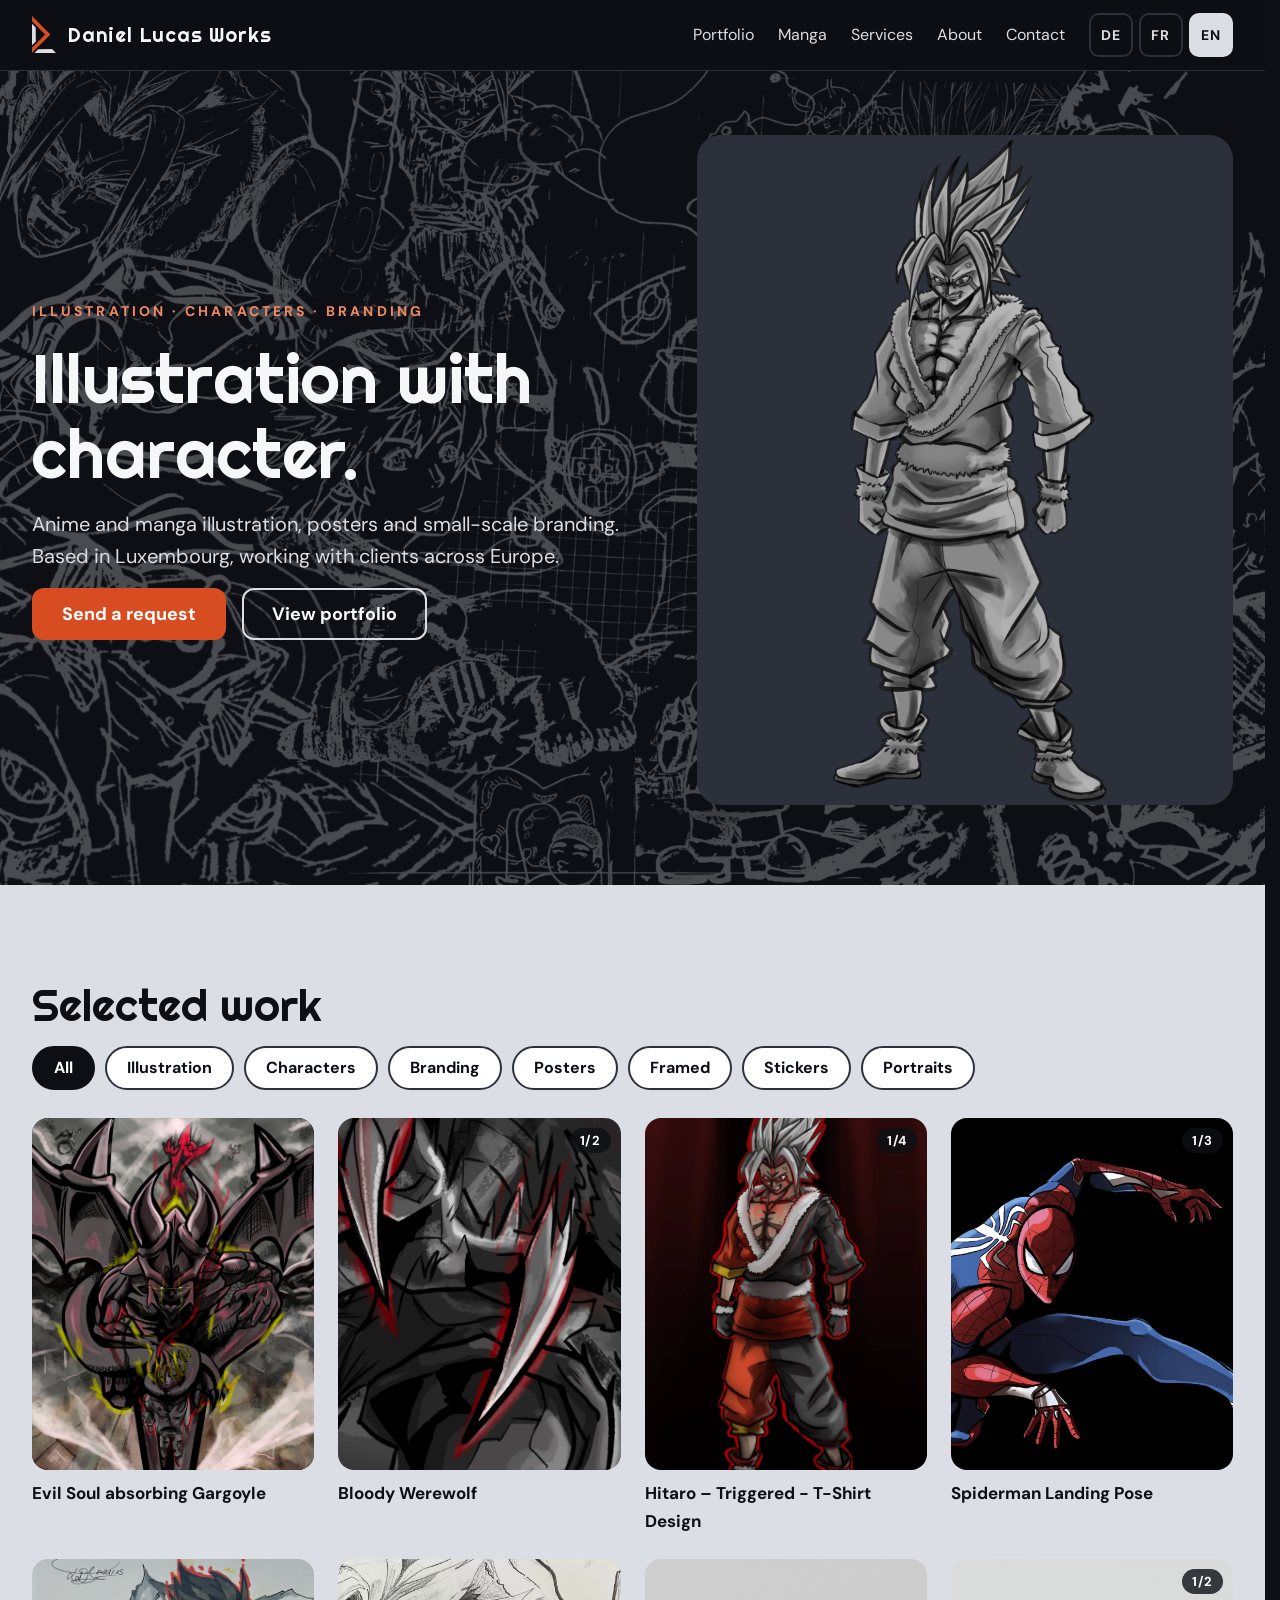
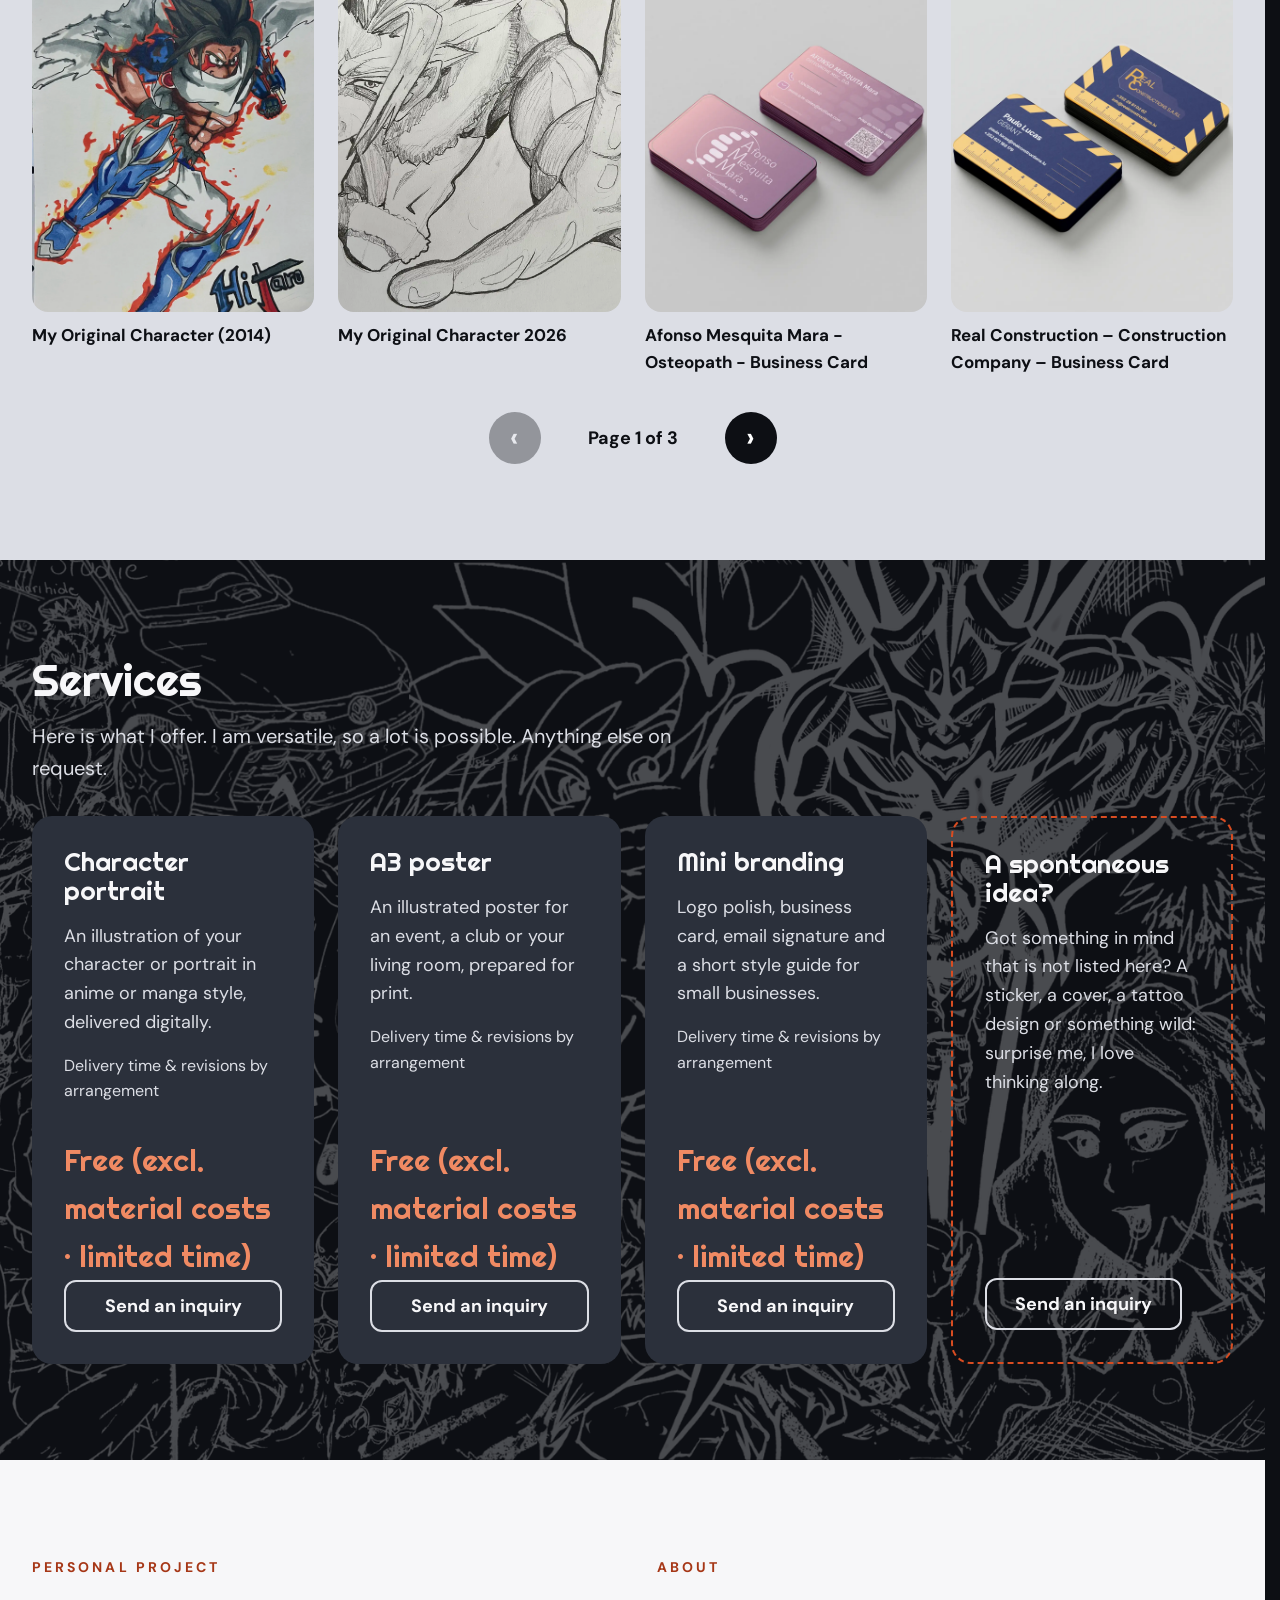
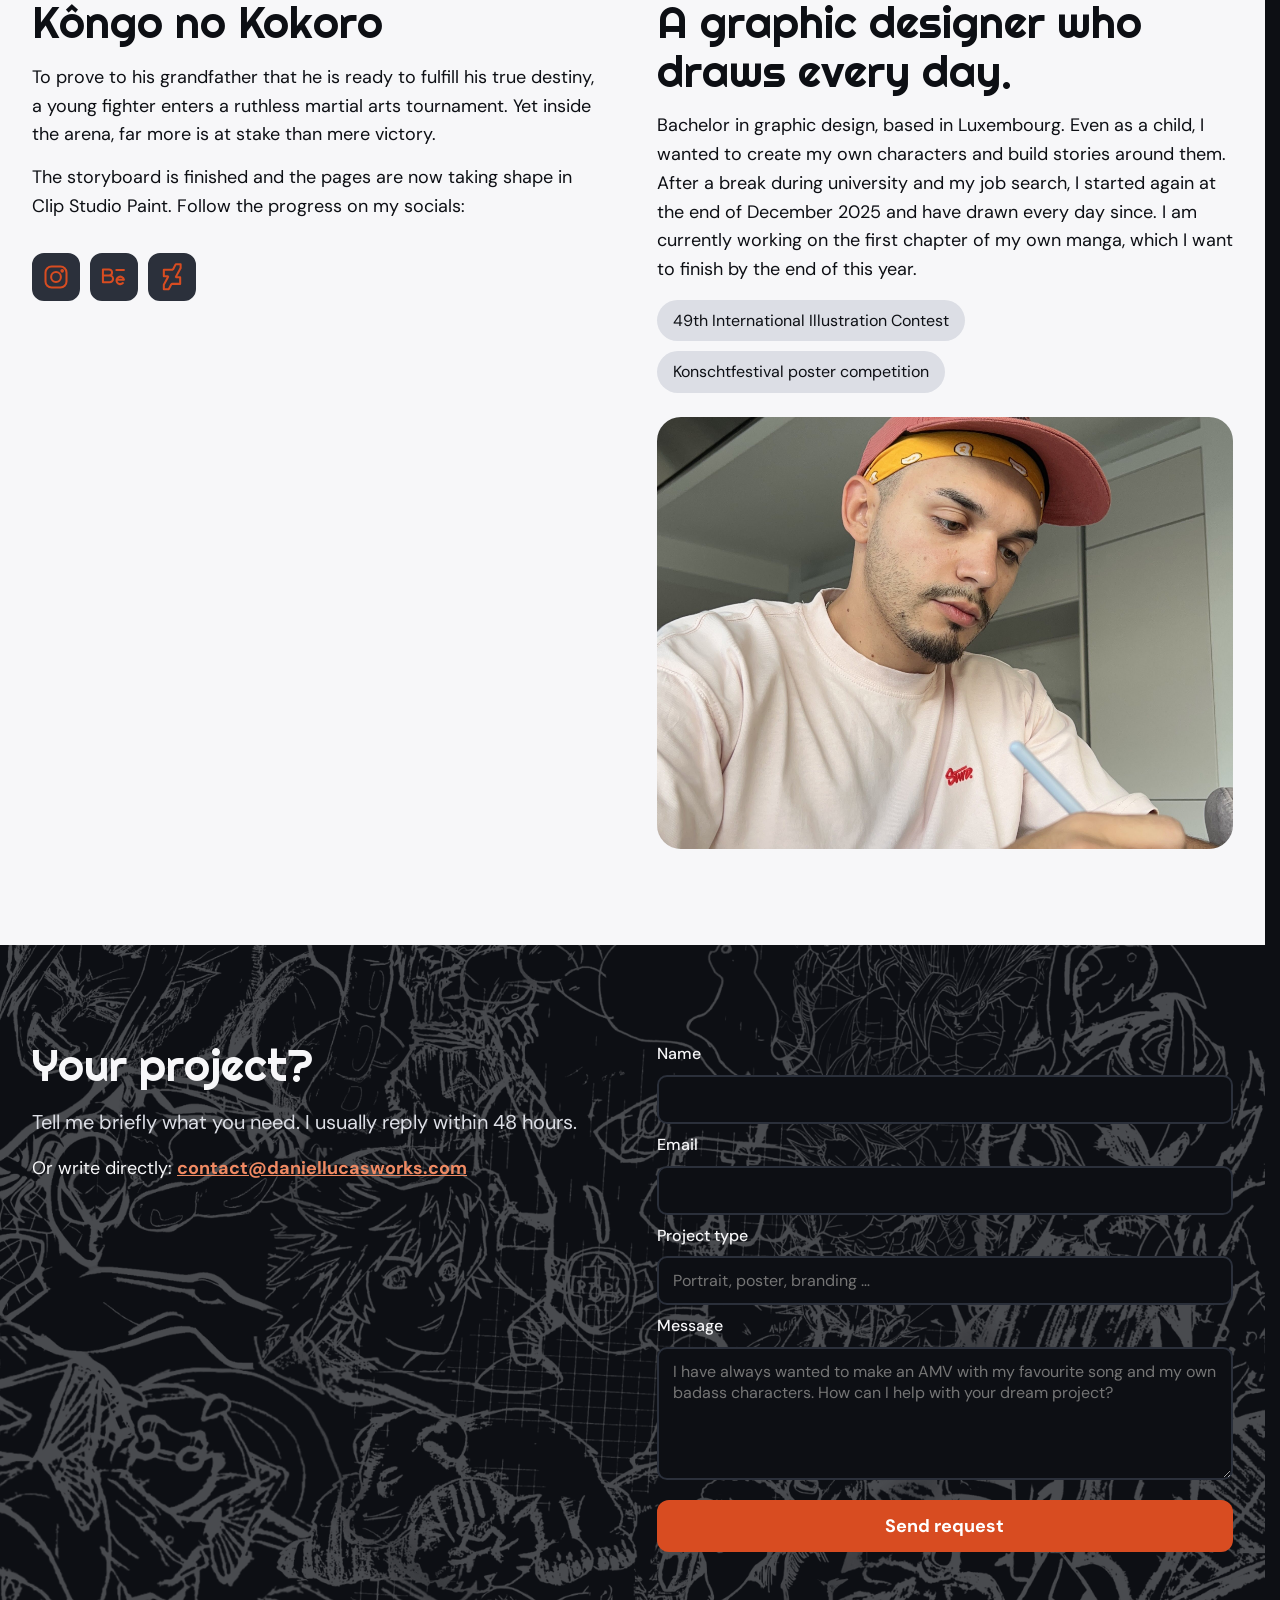
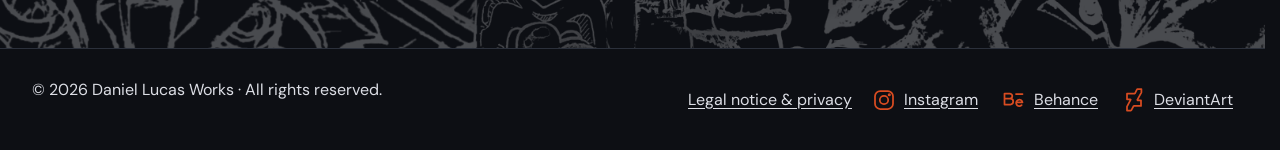
==== commit bd661de7: "Website_Update_v6" ====
--- a/index.html
+++ b/index.html
@@ -200,6 +200,8 @@
         <div class="icon-links" id="lb-links-icons"></div>
       </div>
       <button type="button" class="btn btn-primary lb-inquire" id="lb-inquire"></button>
+      <!-- zweiter Schliessen-Knopf ganz unten (praktisch am Handy) -->
+      <button type="button" class="btn btn-outline lb-close-bottom" id="lb-close2" data-i18n="lightbox.close"></button>
     </div>
   </dialog>
 
--- a/css/style.css
+++ b/css/style.css
@@ -228,7 +228,8 @@
 .pager button:disabled { opacity: .35; cursor: default; }
 .pager span { font-weight: 700; min-width: 8em; text-align: center; }
 .lb-close {
-  position: absolute; top: 8px; right: 8px; width: 44px; height: 44px;
+  /* sticky: bleibt beim Scrollen im Fenster oben rechts sichtbar */
+  position: sticky; top: 4px; z-index: 6; display: block; margin: 0 0 -48px auto; width: 48px; height: 48px;
   font-size: 28px; line-height: 1; background: var(--graphite); color: var(--papier);
   border: 0; border-radius: 50%; cursor: pointer;
 }
@@ -346,3 +347,16 @@
 
 .lb-inquire { margin-top: 16px; }
 .lb-inquire[hidden] { display: none; }
+
+/* ---------- LIGHTBOX AM HANDY: Vollbild, leichter zu schliessen ---------- */
+.lb-close-bottom { margin-top: 20px; margin-left: 8px; }
+@media (max-width: 700px) {
+  .lightbox { width: 100vw; max-width: 100vw; height: 100vh; height: 100dvh; max-height: 100vh; max-height: 100dvh; margin: 0; padding: 10px 10px 24px; border-radius: 0; }
+  .lb-stage, .lb-stage img { max-height: 50vh; }
+  .lb-info h3 { font-size: 24px; }
+  .lb-close { box-shadow: 0 2px 10px rgba(0,0,0,.6); border: 2px solid var(--noir); }
+  .lb-close-bottom { display: block; width: 100%; margin: 20px 0 0; }
+}
+.lightbox .btn-outline { background: transparent; color: var(--papier); border-color: var(--gris); }
+.lightbox .btn-outline:hover { background: var(--gris); color: var(--noir); }
+@media (max-width: 700px) { .lb-inquire { width: 100%; } }
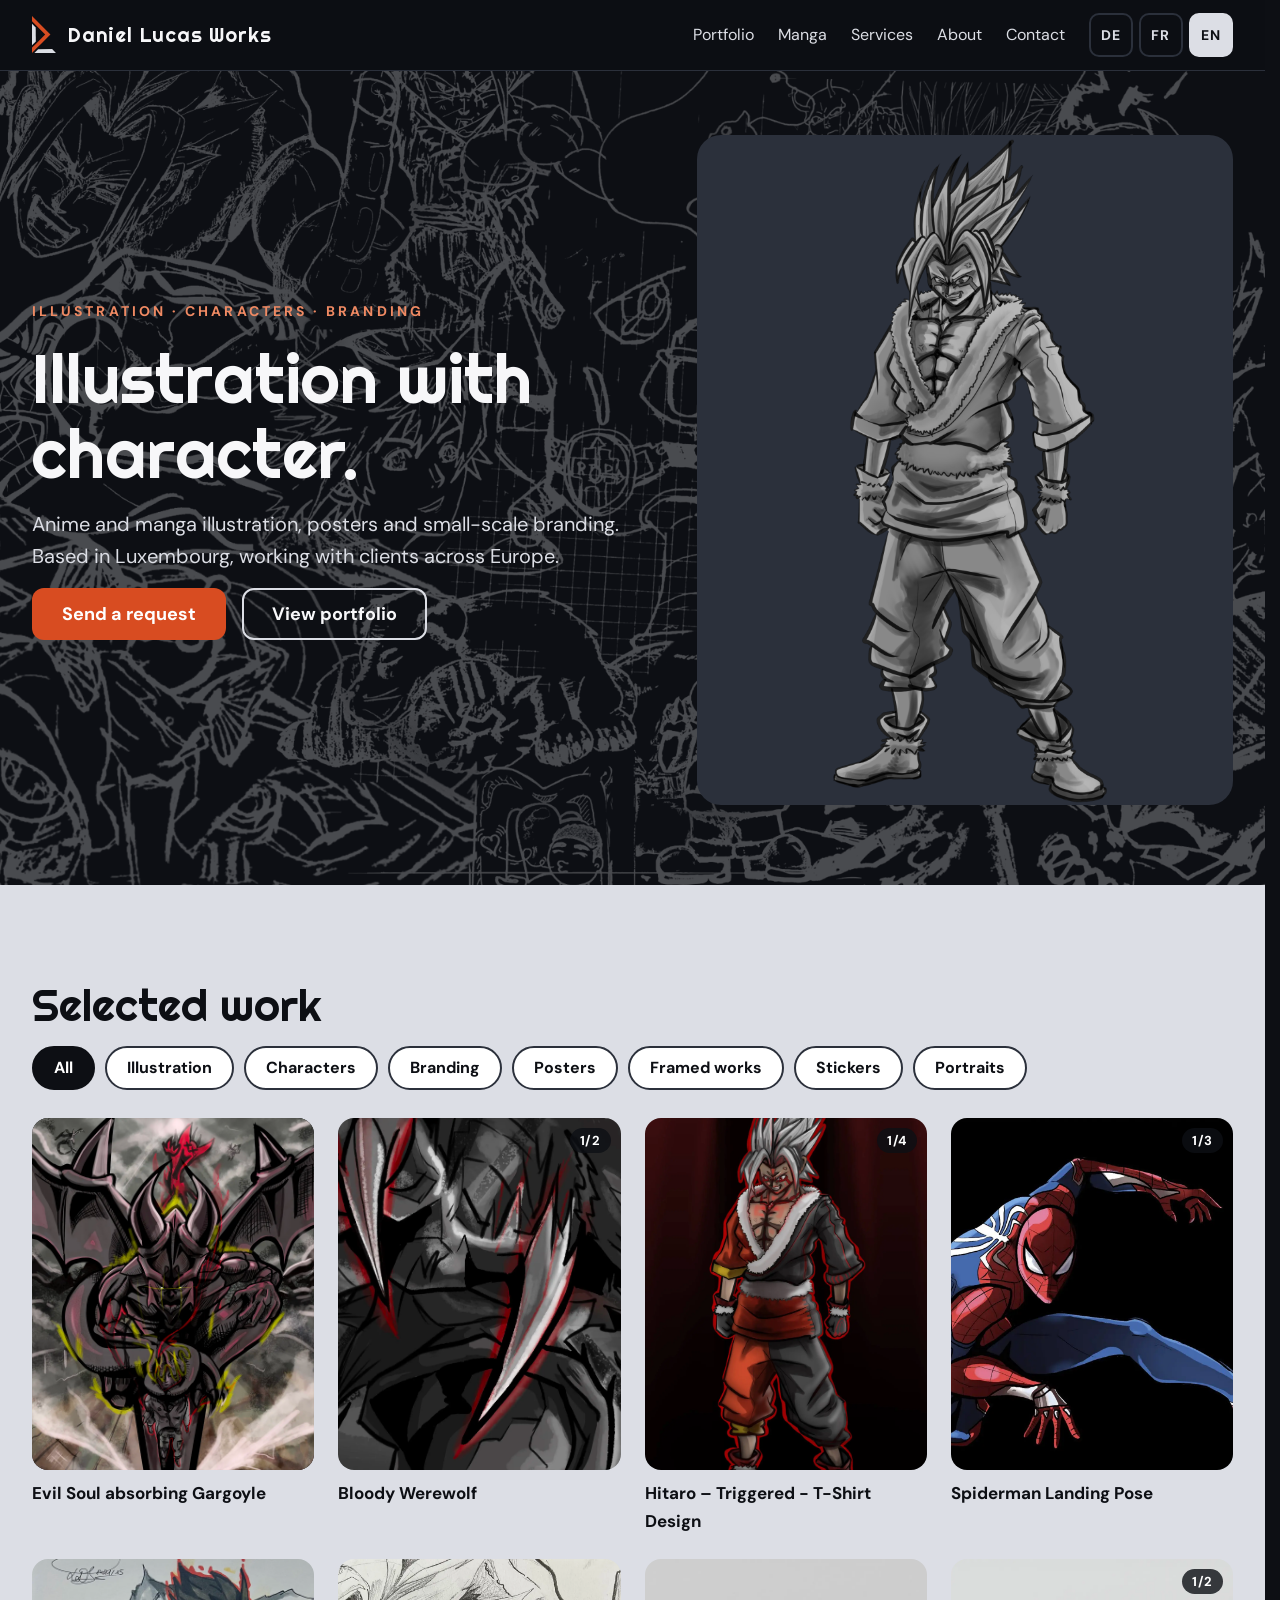
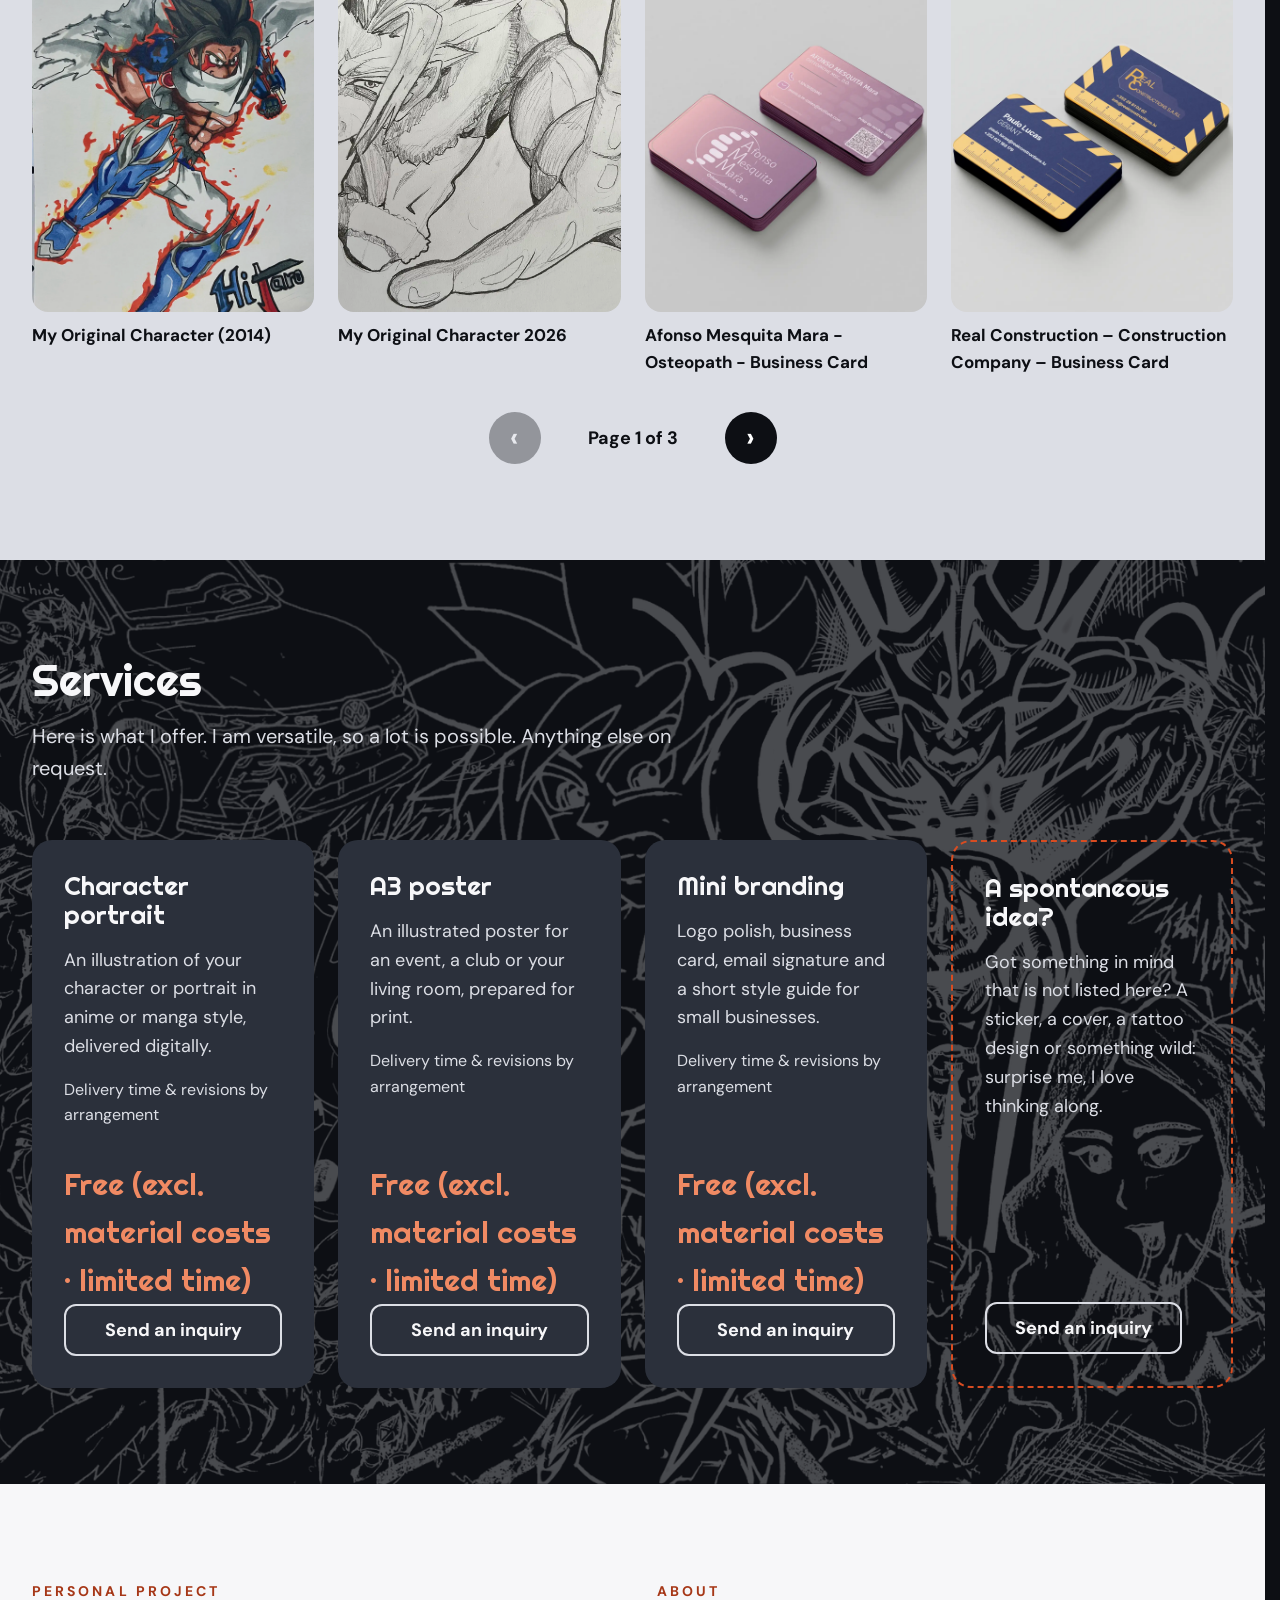
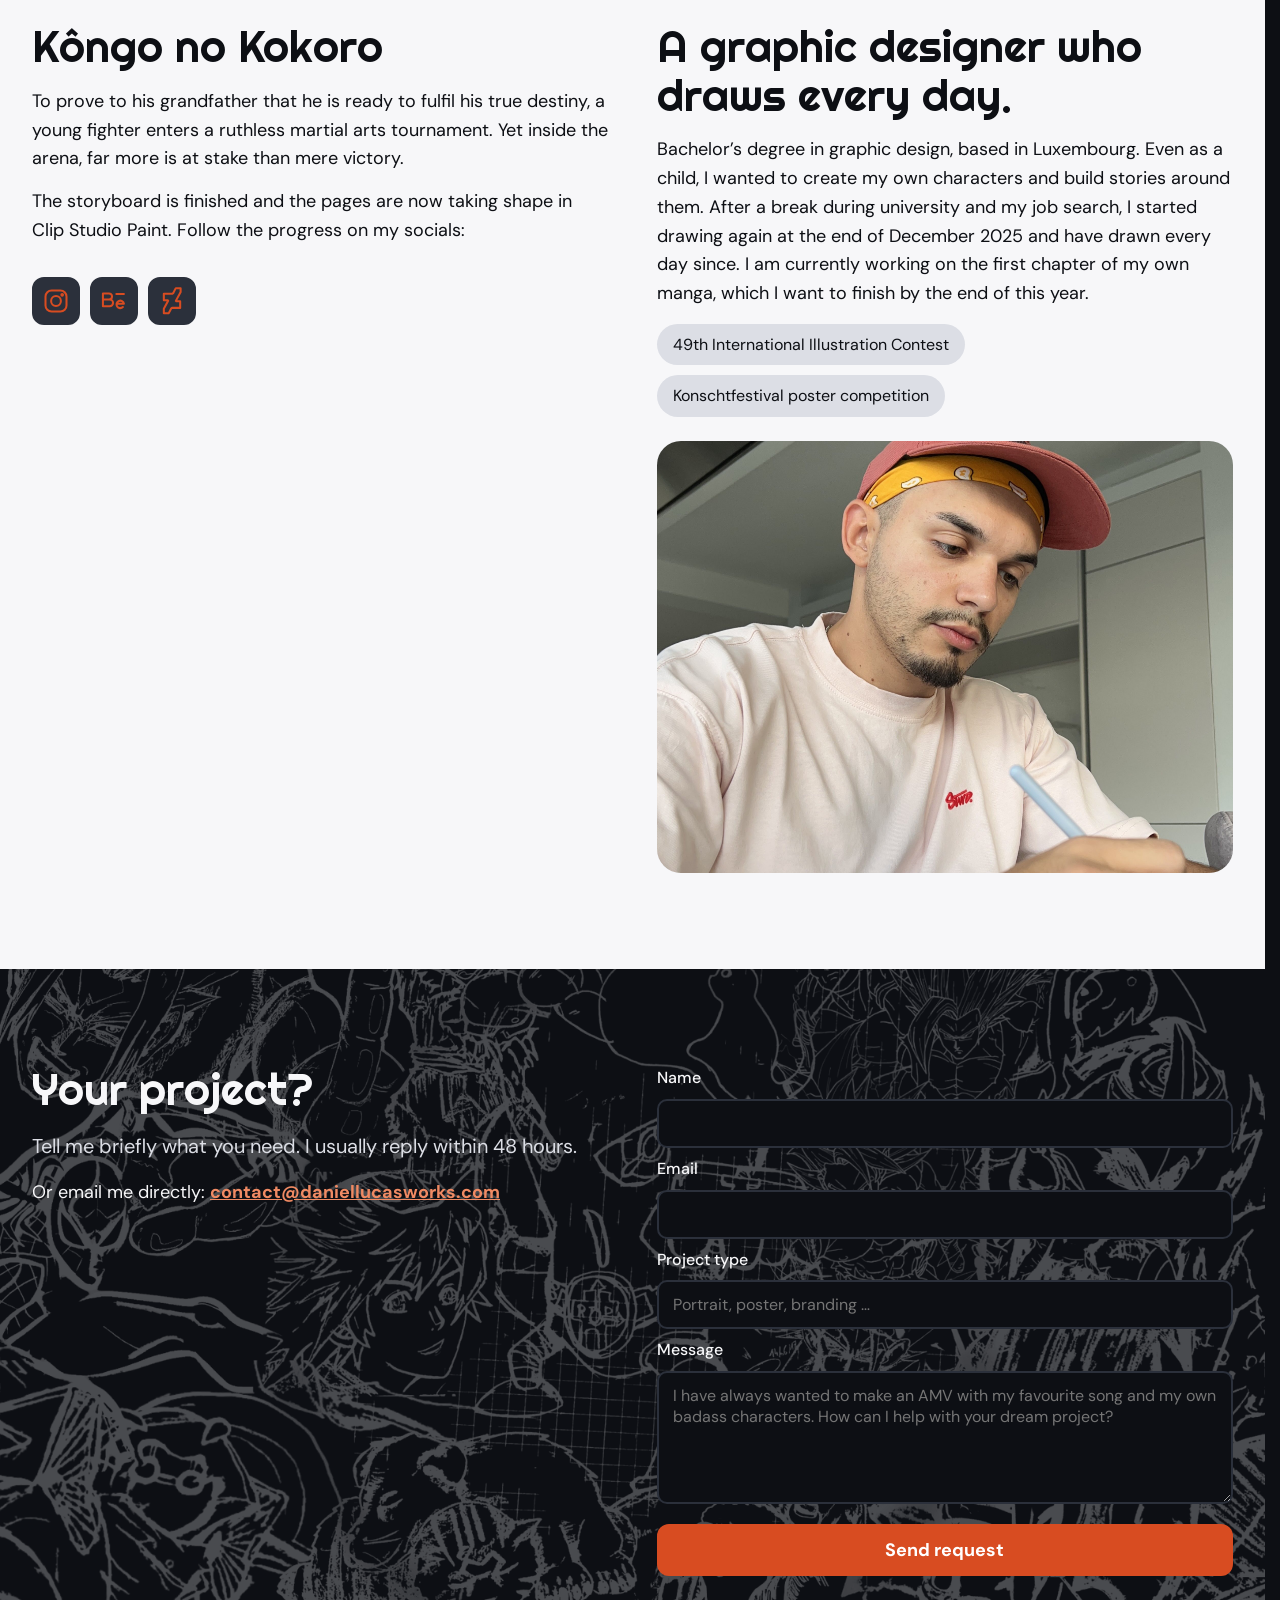
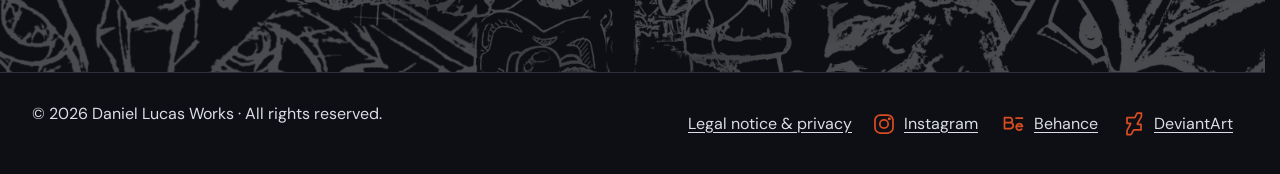
==== commit 58ae734c: "added Admin functionalities" ====
--- a/index.html
+++ b/index.html
@@ -99,6 +99,7 @@
         <h2 data-i18n="services.title"></h2>
         <p class="lead" data-i18n="services.intro"></p>
         <!-- Karten werden von main.js aus translations.js gebaut (services.p1, p2, p3 ... + services.idea) -->
+        <div class="filters" id="services-filters" hidden></div>
         <div class="cards" id="services-cards"></div>
       </div>
     </section>
--- a/css/style.css
+++ b/css/style.css
@@ -360,3 +360,14 @@
 .lightbox .btn-outline { background: transparent; color: var(--papier); border-color: var(--gris); }
 .lightbox .btn-outline:hover { background: var(--gris); color: var(--noir); }
 @media (max-width: 700px) { .lb-inquire { width: 100%; } }
+
+/* Leistungen: Gruppen und Beispielwerke */
+#services-filters { margin: 24px 0 0; }
+.svc-group { flex: 0 0 100%; margin: 16px 0 -8px; font-family: var(--font-text); font-size: 20px; color: var(--braise); }
+.svc-group:first-child { margin-top: 0; }
+.svc-examples { margin: 4px 0 18px; }
+.svc-ex-label { display: block; font-size: 14px; opacity: .75; margin-bottom: 8px; }
+.svc-ex-row { display: flex; flex-wrap: wrap; gap: 8px; }
+.svc-ex { width: 64px; height: 64px; padding: 0; border: 2px solid transparent; border-radius: 10px; overflow: hidden; cursor: pointer; background: var(--graphite); }
+.svc-ex img { width: 100%; height: 100%; object-fit: cover; display: block; }
+.svc-ex:hover, .svc-ex:focus-visible { border-color: var(--orange); }
